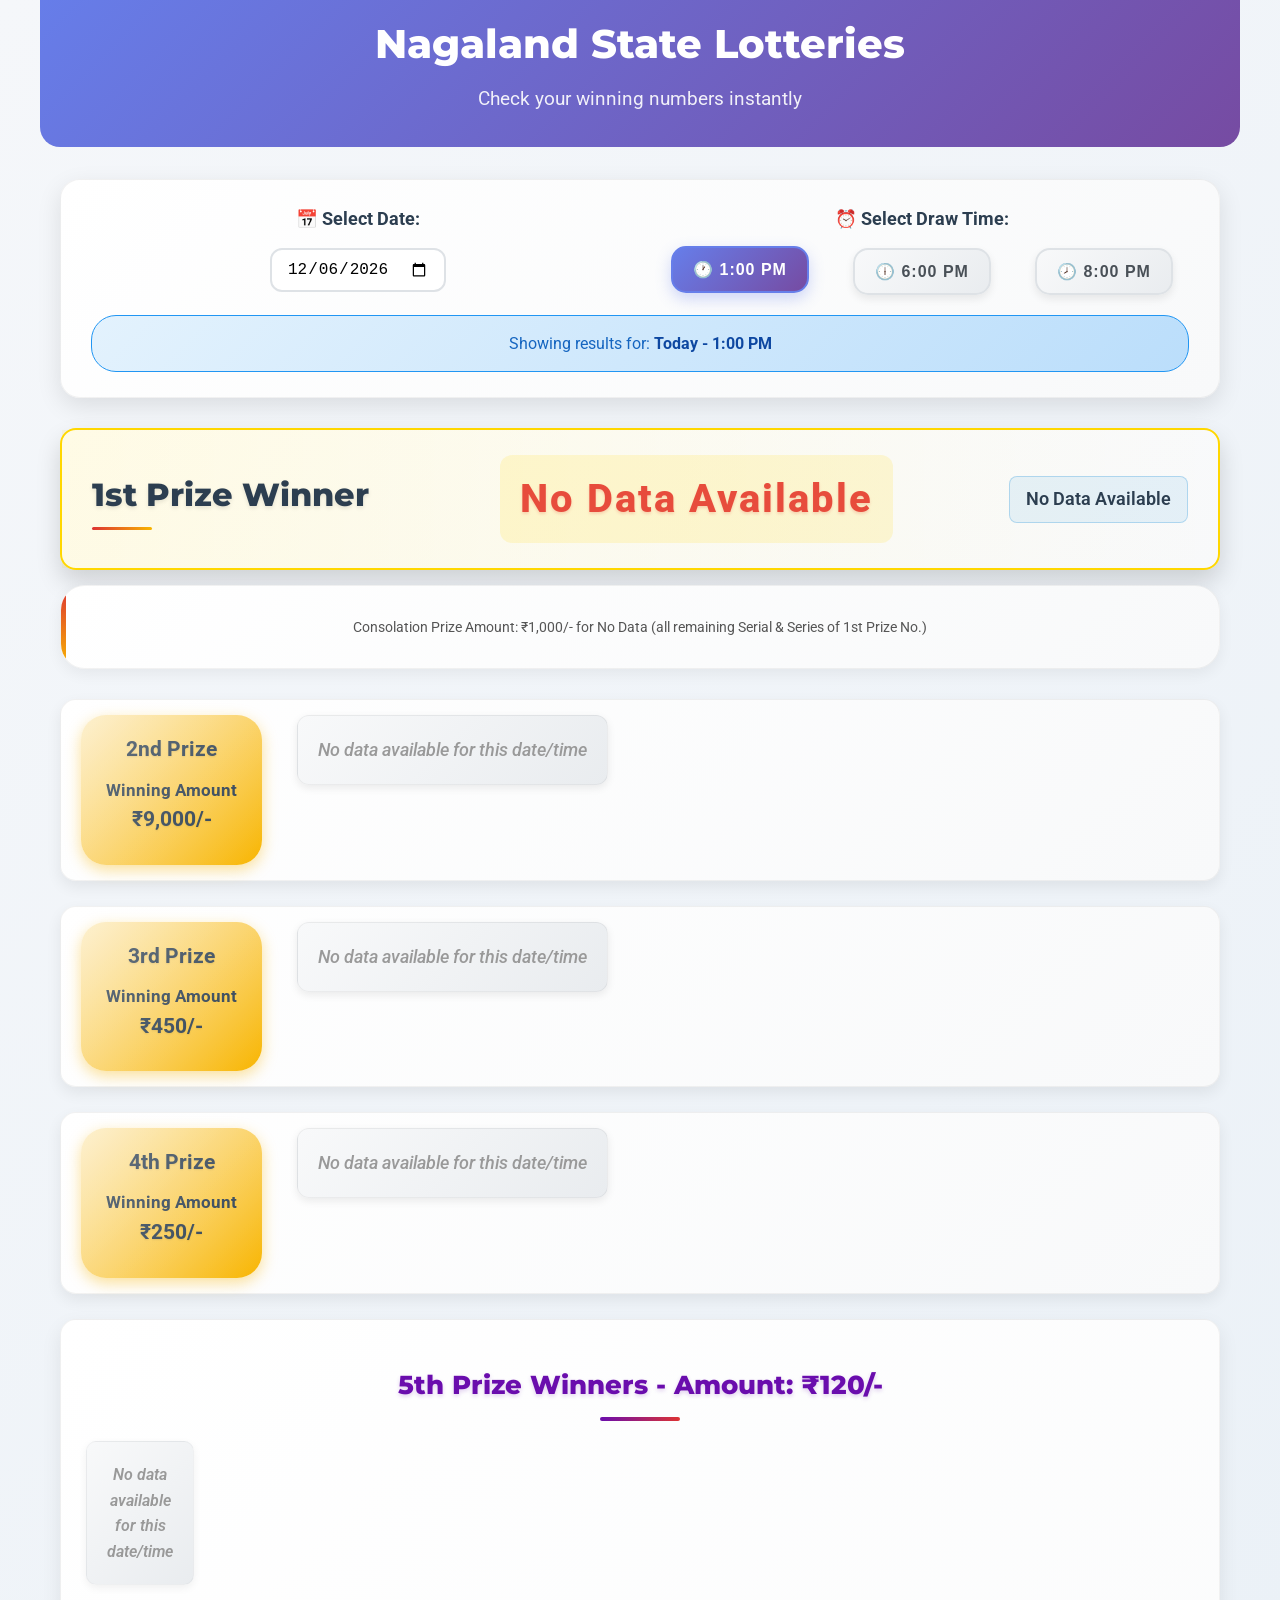
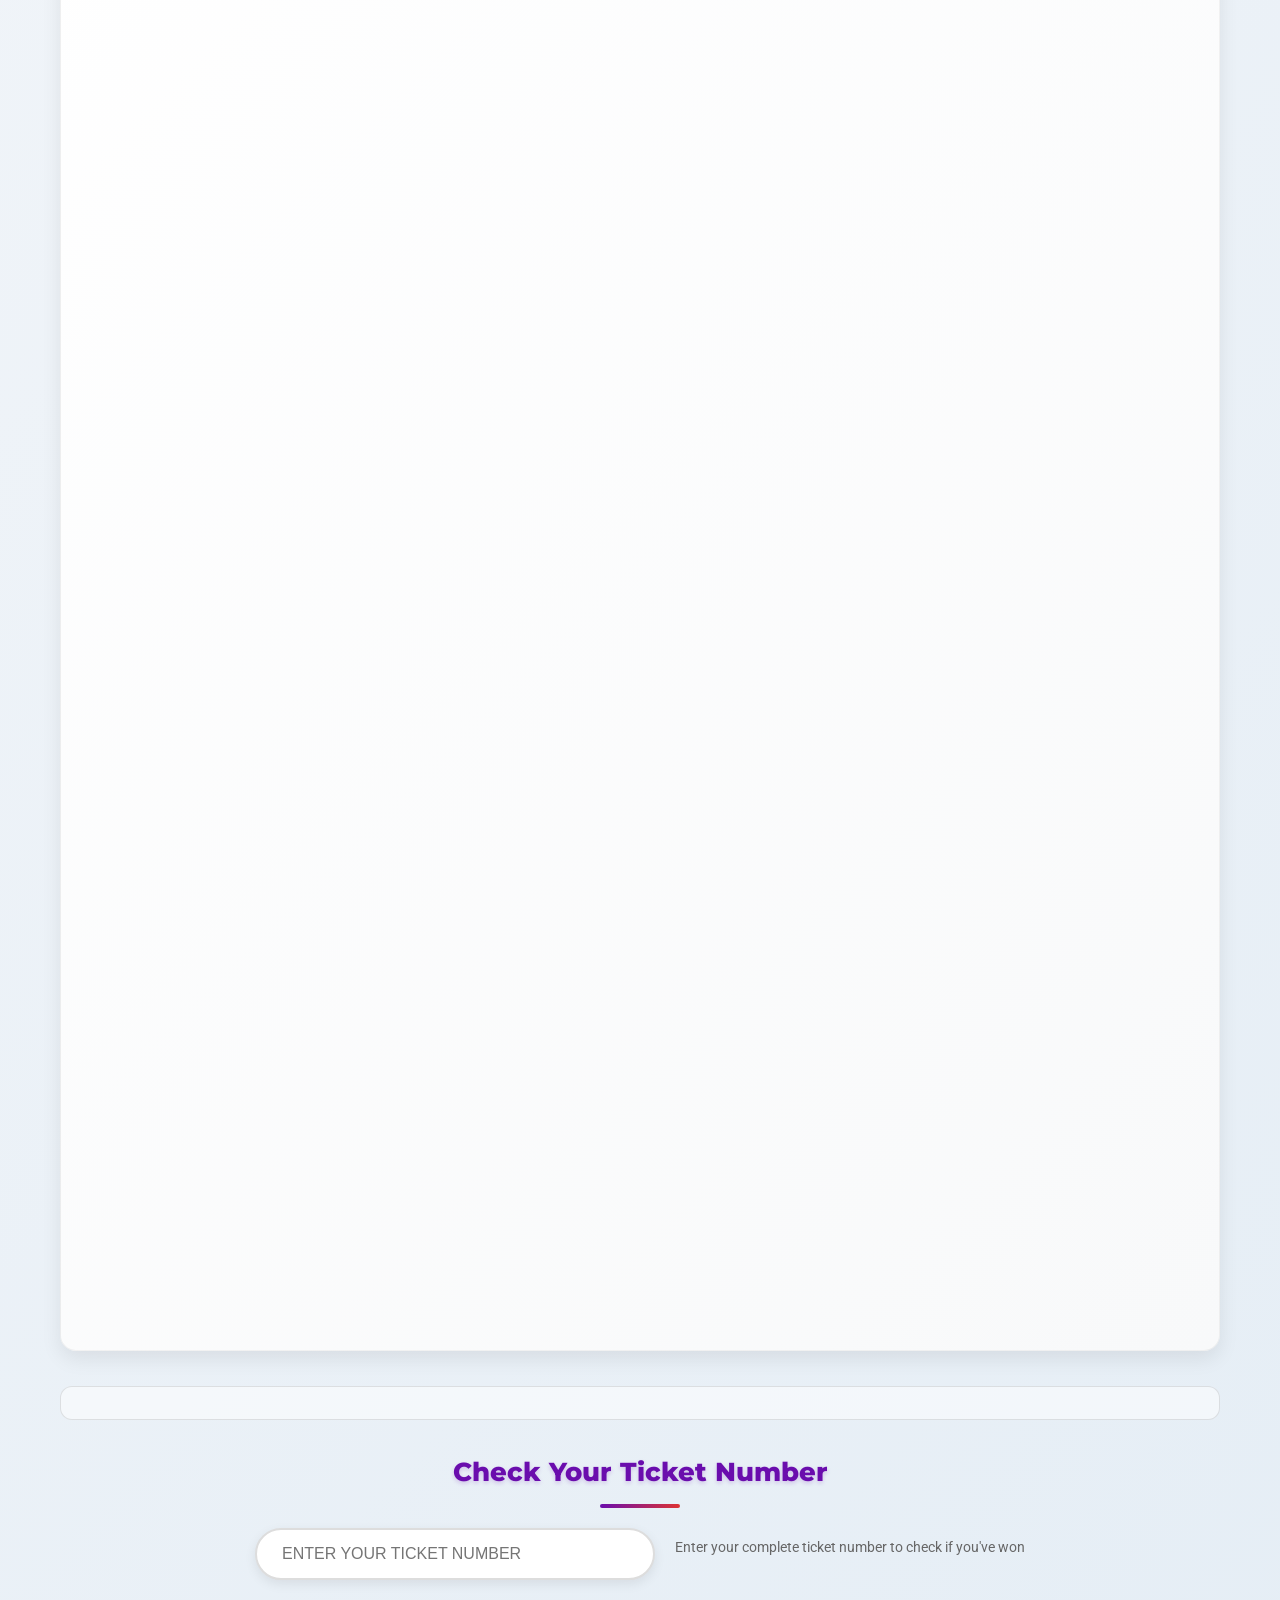
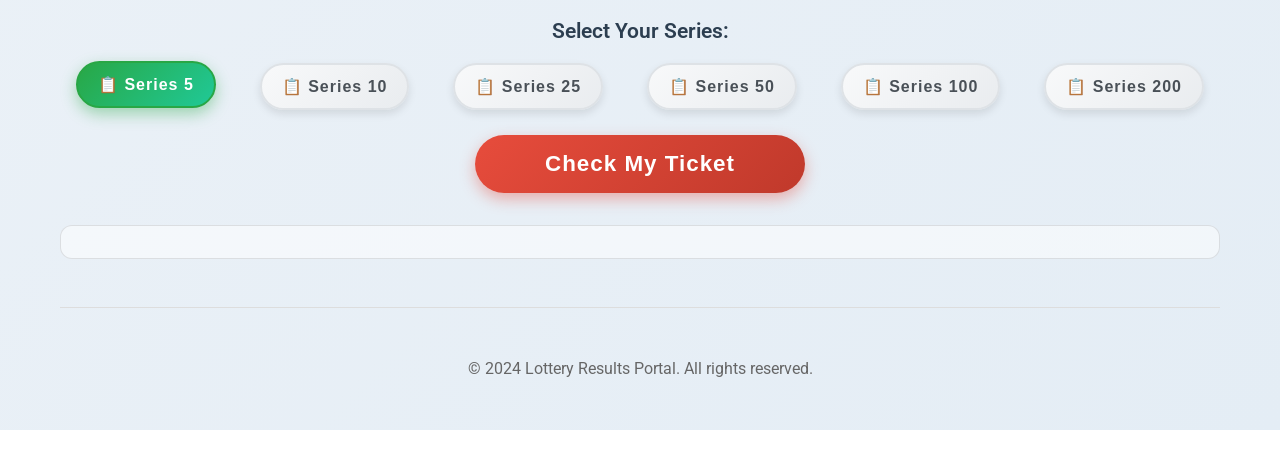
==== index.html @ 317b72fb "Complete lottery website update - Professional lottery results portal with admin panel Features: - R" ====
<!DOCTYPE html>
<html lang="en">
<head>
  <meta charset="UTF-8">
  <meta name="viewport" content="width=device-width, initial-scale=1.0, user-scalable=yes">
  <meta http-equiv="X-UA-Compatible" content="IE=edge">
  <meta name="format-detection" content="telephone=no">
  <meta name="theme-color" content="#667eea">
  <meta name="apple-mobile-web-app-capable" content="yes">
  <meta name="apple-mobile-web-app-status-bar-style" content="default">
  <meta name="apple-mobile-web-app-title" content="Lottery Checker">
  <meta name="description" content="Check your lottery results instantly. View winning numbers for all prize categories including 1st, 2nd, 3rd, 4th, and 5th prizes. Fast, accurate lottery number checker.">
  <meta name="keywords" content="lottery results, winning numbers, prize check, lottery checker, draw results, winning tickets">
  <meta name="author" content="Lottery Results Portal">
  <meta name="robots" content="index, follow">
  <meta property="og:title" content="Lottery Results - Check Your Winning Numbers">
  <meta property="og:description" content="Instant lottery results checker. Find out if you've won with our comprehensive prize verification system.">
  <meta property="og:type" content="website">
  <meta name="twitter:card" content="summary">
  <meta http-equiv="Cache-Control" content="no-cache, no-store, must-revalidate">
  <meta http-equiv="Pragma" content="no-cache">
  <meta http-equiv="Expires" content="0">
  <title>Lottery Results - Check Your Winning Numbers | Official Draw Results</title>
  <link rel="stylesheet" href="common.css">
  <link rel="stylesheet" href="styles.css">
  <link rel="stylesheet" href="browser-compatibility.css">
  <link rel="stylesheet" href="mobile-optimization.css">
  <link rel="stylesheet" href="loading-effects.css">
  <link rel="canonical" href="https://yoursite.com/">
  <link rel="manifest" href="manifest.json">
  <link rel="icon" type="image/x-icon" href="favicon.ico">
  <script async src="https://pagead2.googlesyndication.com/pagead/js/adsbygoogle.js?client=ca-pub-XXXXXXXXXX" crossorigin="anonymous"></script>
</head>
<body>
  <header>
    <h1>Nagaland State Lotteries</h1>
    <p>Check your winning numbers instantly</p>
  </header>
  
  <main>
    <!-- Date and Time Selection -->
    <section class="date-time-selection" aria-label="Select Date and Time">
      <div class="selection-container">
        <div class="date-selection">
          <label for="date-picker">📅 Select Date:</label>
          <div class="date-input-wrapper">
            <input type="date" id="date-picker" />
          </div>
        </div>
        
        <div class="time-selection">
          <label>⏰ Select Draw Time:</label>
          <div class="time-buttons">
            <button class="time-btn active" data-time="13:00">🕐 1:00 PM</button>
            <button class="time-btn" data-time="18:00">🕕 6:00 PM</button>
            <button class="time-btn" data-time="20:00">🕗 8:00 PM</button>
          </div>
        </div>
      </div>
      
      <div class="current-selection">
        <span id="selected-info">Showing results for: <strong id="current-date-time">Today - 1:00 PM</strong></span>
      </div>
    </section>

    <section class="first-prize" aria-label="First Prize Results">
      <h2>1st Prize Winner</h2>
      <div class="number" id="first-prize-number">65L29688</div>
      <div class="time" id="draw-datetime">Latest Draw</div>
    </section>
    <section class="first-prize-desc" aria-label="Consolation Prize Information">
      <p>Consolation Prize Amount: ₹1,000/- for <span id="consolation-number">29688</span> (all remaining Serial & Series of 1st Prize No.)</p>
    </section>

    <section class="prize-row" aria-label="Second Prize Results">
      <div class="prize-info">
        <strong>2nd Prize</strong>
        <span>Winning Amount</span>
        <strong>₹9,000/-</strong>
      </div>
      <div class="prize-numbers" id="second-prize-numbers">
        <span>04347</span><span>17943</span><span>18402</span><span>21140</span><span>34235</span>
        <span>47484</span><span>55668</span><span>85007</span><span>86622</span><span>98536</span>
      </div>
    </section>

    <section class="prize-row" aria-label="Third Prize Results">
      <div class="prize-info">
        <strong>3rd Prize</strong>
        <span>Winning Amount</span>
        <strong>₹450/-</strong>
      </div>
      <div class="prize-numbers" id="third-prize-numbers">
        <span>0480</span><span>1142</span><span>1510</span><span>4697</span><span>4888</span>
        <span>5421</span><span>5786</span><span>6929</span><span>8269</span><span>9784</span>
      </div>
    </section>

    <section class="prize-row" aria-label="Fourth Prize Results">
      <div class="prize-info">
        <strong>4th Prize</strong>
        <span>Winning Amount</span>
        <strong>₹250/-</strong>
      </div>
      <div class="prize-numbers" id="fourth-prize-numbers">
        <span>0718</span><span>1333</span><span>3925</span><span>3962</span><span>4938</span>
        <span>5498</span><span>5616</span><span>7592</span><span>9550</span><span>9858</span>
      </div>
    </section>

    <section class="fifth-prize" aria-label="Fifth Prize Results">
      <h3>5th Prize Winners - Amount: ₹120/-</h3>
      <div class="fifth-prize-grid" id="fifth-prize-numbers">
        <!-- Numbers will be loaded dynamically from JSON -->
      </div>
    </section>

    <!-- AdSense Ad Unit 1 -->
    <div class="ad-container">
      <ins class="adsbygoogle"
           style="display:block"
           data-ad-client="ca-pub-XXXXXXXXXX"
           data-ad-slot="XXXXXXXXXX"
           data-ad-format="auto"
           data-full-width-responsive="true"></ins>
      <script>
           (adsbygoogle = window.adsbygoogle || []).push({});
      </script>
    </div>

    <section class="ticket-checker" aria-label="Ticket Number Checker">
      <h3>Check Your Ticket Number</h3>
      <div class="input-group">
        <label for="ticket-input" class="sr-only">Enter your ticket number</label>
        <input type="text" id="ticket-input" placeholder="Enter your ticket number" aria-describedby="ticket-help">
        <small id="ticket-help">Enter your complete ticket number to check if you've won</small>
      </div>
  
      <div class="series-selection">
        <h4>Select Your Series:</h4>
        <div class="series-buttons">
          <button class="series-btn active" data-series="5">📋 Series 5</button>
          <button class="series-btn" data-series="10">📋 Series 10</button>
          <button class="series-btn" data-series="25">📋 Series 25</button>
          <button class="series-btn" data-series="50">📋 Series 50</button>
          <button class="series-btn" data-series="100">📋 Series 100</button>
          <button class="series-btn" data-series="200">📋 Series 200</button>
        </div>
      </div>
      <button onclick="checkTicket()" type="button">Check My Ticket</button>
      
      <div id="result" aria-live="polite"></div>
    </section>
    
    <!-- AdSense Ad Unit 2 -->
    <div class="ad-container">
      <ins class="adsbygoogle"
           style="display:block"
           data-ad-client="ca-pub-XXXXXXXXXX"
           data-ad-slot="XXXXXXXXXX"
           data-ad-format="auto"
           data-full-width-responsive="true"></ins>
      <script>
           (adsbygoogle = window.adsbygoogle || []).push({});
      </script>
    </div>
  </main>

  <footer>
    <p>&copy; 2024 Lottery Results Portal. All rights reserved.</p>
  </footer>

  <!-- Browser compatibility scripts -->
  <script src="polyfills.js"></script>
  <script src="utils.js"></script>
  <script src="loading-utils.js"></script>
  <script src="draws-data.js"></script>
  
  <!-- Detect if modern JS is supported, fallback to ES5 -->
  <script>
    // Feature detection for modern JS support
    if (typeof Promise === 'undefined' || typeof fetch === 'undefined' || typeof Array.prototype.includes === 'undefined') {
      // Load ES5 compatible version
      document.write('<script src="script-es5.js"><\/script>');
    } else {
      // Load modern version
      document.write('<script src="script.js"><\/script>');
    }
  </script>
  
  <!-- Fallback for very old browsers -->
  <noscript>
    <p>This website requires JavaScript to function properly. Please enable JavaScript in your browser.</p>
  </noscript>
</body>
</html>
---- common.css ----
/* Common CSS Variables and Utilities */
/* Shared across both main site and admin panel */

/* Import Google Fonts - Using Inter as primary, keeping Roboto/Montserrat for main site */
@import url('https://fonts.googleapis.com/css2?family=Inter:wght@300;400;500;600;700;800&family=Roboto:wght@300;400;500;700&family=Montserrat:wght@600;700;800&display=swap');

/* CSS Custom Properties - Unified color system */
:root {
  /* Primary Colors */
  --primary-color: #667eea;
  --primary-dark: #5a67d8;
  --secondary-color: #764ba2;
  
  /* Semantic Colors */
  --accent-color: #e74c3c;
  --success-color: #28a745;
  --warning-color: #feca57;
  --danger-color: #ef4444;
  --info-color: #3b82f6;
  
  /* Background Colors */
  --light-bg: #f5f7fa;
  --white: #ffffff;
  --card-bg: #ffffff;
  --dark-bg: #1a202c;
  
  /* Text Colors */
  --text-dark: #333;
  --text-primary: #2d3748;
  --text-light: #666;
  --text-secondary: #718096;
  
  /* Border & Shadow */
  --border-light: rgba(0, 0, 0, 0.1);
  --border-color: #e2e8f0;
  --shadow-light: 0 3px 8px rgba(0, 0, 0, 0.06);
  --shadow-sm: 0 2px 4px rgba(0,0,0,0.1);
  --shadow-medium: 0 6px 15px rgba(0, 0, 0, 0.1);
  --shadow-md: 0 4px 8px rgba(0,0,0,0.12);
  --shadow-lg: 0 8px 25px rgba(0,0,0,0.15);
  
  /* Layout */
  --border-radius: 12px;
  --transition: all 0.3s ease;
}

/* Common Reset */
* {
  box-sizing: border-box;
}

/* Common Utility Classes */
.sr-only {
  position: absolute;
  width: 1px;
  height: 1px;
  padding: 0;
  margin: -1px;
  overflow: hidden;
  clip: rect(0, 0, 0, 0);
  white-space: nowrap;
  border: 0;
}

/* Common Button Focus Styles */
:focus {
  outline: 2px solid var(--primary-color);
  outline-offset: 2px;
}

button:focus,
input:focus,
select:focus,
textarea:focus {
  outline: 2px solid var(--primary-color);
  outline-offset: 2px;
}

/* Common Image Optimization */
img {
  max-width: 100%;
  height: auto;
}

/* Common Print Styles */
@media print {
  .ad-container,
  .series-selection,
  .ticket-checker {
    display: none;
  }
  
  body {
    background: white;
    color: black;
  }
}
---- styles.css ----
/* Main Site Styles - Variables now imported from common.css */

body {
  font-family: 'Roboto', 'Segoe UI', Tahoma, Geneva, Verdana, sans-serif;
  max-width: 1200px;
  margin: 0 auto;
  padding: 0 20px;
  background: linear-gradient(135deg, #f5f7fa 0%, #e4edf5 100%);
  color: #333;
  line-height: 1.6;
  min-height: 100vh;
  font-size: 16px;
}

header {
  text-align: center;
  padding: 2rem 0;
  background: linear-gradient(135deg, #667eea 0%, #764ba2 100%);
  color: white;
  margin: -20px -20px 2rem -20px;
  border-radius: 0 0 20px 20px;
}

header h1 {
  font-family: 'Montserrat', sans-serif;
  font-size: 2.5rem;
  margin: 0 0 0.5rem 0;
  font-weight: 800;
}

header p {
  font-size: 1.2rem;
  margin: 0;
  opacity: 0.9;
}

footer {
  text-align: center;
  padding: 2rem 0;
  margin-top: 3rem;
  border-top: 1px solid #ddd;
  color: #666;
}

.sr-only {
  position: absolute;
  width: 1px;
  height: 1px;
  padding: 0;
  margin: -1px;
  overflow: hidden;
  clip: rect(0, 0, 0, 0);
  white-space: nowrap;
  border: 0;
}

.fifth-prize-grid {
  display: grid;
  grid-template-columns: repeat(auto-fit, minmax(60px, 1fr));
  gap: 8px;
  margin-top: 15px;
}

.fifth-prize-grid span {
  background: linear-gradient(135deg, #f8f9fa 0%, #e9ecef 100%);
  padding: 8px 12px;
  text-align: center;
  border-radius: 10px;
  box-shadow: 0 3px 8px rgba(0, 0, 0, 0.06);
  border: 1px solid rgba(0, 0, 0, 0.03);
  color: #555;
  font-weight: 600;
  transition: all 0.3s ease;
}

.fifth-prize-grid span:hover {
  background: linear-gradient(135deg, #e9ecef 0%, #dee2e6 100%);
  transform: translateY(-1px);
  box-shadow: 0 5px 12px rgba(0, 0, 0, 0.1);
}

#ticket-help {
  display: block;
  margin-top: 8px;
  color: #666;
  font-size: 0.9rem;
  text-align: center;
}

/* AdSense styling */
.ad-container {
  margin: 2rem 0;
  text-align: center;
  padding: 1rem;
  background: rgba(255, 255, 255, 0.5);
  border-radius: 12px;
  border: 1px solid rgba(0, 0, 0, 0.1);
}

/* Performance optimizations */
img {
  max-width: 100%;
  height: auto;
}

/* Accessibility improvements */
:focus {
  outline: 2px solid #667eea;
  outline-offset: 2px;
}

button:focus,
input:focus {
  outline: 2px solid #667eea;
  outline-offset: 2px;
}

/* Print styles */
@media print {
  .ad-container,
  .series-selection,
  .ticket-checker {
    display: none;
  }
  
  body {
    background: white;
    color: black;
  }
}

h1, h2, h3 {
  font-family: 'Montserrat', sans-serif;
  font-weight: 700;
}


h2 {
  font-size: 1.8rem;
  margin-bottom: 15px;
  color: #2c3e50;
  text-shadow: 0 2px 4px rgba(0,0,0,0.1);
  position: relative;
  padding-bottom: 10px;
}

h2:after {
  content: '';
  position: absolute;
  bottom: 0;
  left: 0;
  width: 60px;
  height: 3px;
  background: linear-gradient(90deg, #d33, #f8b500);
  border-radius: 3px;
}

.first-prize {
  display: flex;
  align-items: center;
  justify-content: space-between;
  background: linear-gradient(135deg, #ffffff 0%, #f8f9fa 100%);
  padding: 25px 30px;
  border-radius: 16px;
  box-shadow: 0 12px 25px rgba(0, 0, 0, 0.15);
  margin-bottom: 15px;
  border: 2px solid #ffd700;
  position: relative;
  transition: transform 0.3s ease, box-shadow 0.3s ease;
}

.first-prize:before {
  content: "";
  position: absolute;
  top: 0;
  left: 0;
  width: 100%;
  height: 100%;
  background: linear-gradient(90deg, rgba(255,215,0,0.1) 0%, rgba(255,215,0,0) 100%);
  z-index: 0;
}

.first-prize > * {
  position: relative;
  z-index: 1;
}

.first-prize:hover {
  transform: translateY(-5px);
  box-shadow: 0 15px 30px rgba(0, 0, 0, 0.2);
}

.first-prize h2 {
  font-size: 2rem;
  margin: 0;
  color: #2c3e50;
  text-shadow: 0 2px 4px rgba(0,0,0,0.1);
  position: relative;
  font-weight: 800;
}

.first-prize .number {
  font-weight: 800;
  font-size: 2.5rem;
  margin-left: 15px;
  color: #e74c3c;
  text-shadow: 0 2px 3px rgba(231, 76, 60, 0.2);
  letter-spacing: 2px;
  background: rgba(255, 215, 0, 0.15);
  padding: 12px 20px;
  border-radius: 12px;
}

.first-prize .time {
  font-weight: 600;
  font-size: 1.1rem;
  color: #2c3e50;
  background: rgba(52, 152, 219, 0.1);
  padding: 8px 16px;
  border-radius: 8px;
  border: 1px solid rgba(52, 152, 219, 0.3);
}

.first-prize-desc {
  background: linear-gradient(135deg, #ffffff 0%, #f8f9fa 100%);
  border-radius: 25px;
  padding: 15px 20px;
  font-size: 0.9rem;
  margin-bottom: 30px;
  box-shadow: 0 5px 15px rgba(0, 0, 0, 0.06);
  color: #555;
  border: 1px solid rgba(0, 0, 0, 0.05);
  position: relative;
  overflow: hidden;
  text-align: center;
}

.first-prize-desc:before {
  content: '';
  position: absolute;
  top: 0;
  left: 0;
  width: 5px;
  height: 100%;
  background: linear-gradient(180deg, #d33, #f8b500);
}

.prize-row {
  display: flex;
  align-items: flex-start;
  margin-bottom: 25px;
  background: linear-gradient(135deg, #ffffff 0%, #f8f9fa 100%);
  padding: 15px 20px;
  border-radius: 16px;
  box-shadow: 0 6px 15px rgba(0, 0, 0, 0.07);
  border: 1px solid rgba(0, 0, 0, 0.05);
  transition: transform 0.3s ease, box-shadow 0.3s ease;
}

.prize-row:hover {
  transform: translateY(-2px);
  box-shadow: 0 10px 20px rgba(0, 0, 0, 0.1);
}

.prize-info {
  border-radius: 25px;
  padding: 18px 25px;
  min-width: 150px;
  flex-shrink: 0;
  text-align: center;
  font-size: 1.05rem;
  background: linear-gradient(135deg, #fceabb 0%, #f8b500 100%);
  box-shadow: 0 5px 15px rgba(248, 181, 0, 0.4);
  color: #2c3e50;
  font-weight: 700;
  margin-right: 25px;
  position: relative;
  overflow: hidden;
  transition: transform 0.3s ease;
}

.prize-info:hover {
  transform: scale(1.03);
}

.prize-info:before {
  content: '';
  position: absolute;
  top: 0;
  left: 0;
  width: 100%;
  height: 100%;
  background: linear-gradient(135deg, rgba(255,255,255,0.3) 0%, rgba(255,255,255,0) 100%);
  z-index: 1;
}

.prize-info strong {
  display: block;
  margin-bottom: 10px;
  font-size: 1.3rem;
  text-shadow: 0 1px 2px rgba(0,0,0,0.1);
}

.prize-numbers {
  display: flex;
  flex-wrap: wrap;
  gap: 15px;
  margin-left: 10px;
  font-size: 1.1rem;
  color: #444;
  font-weight: 500;
}

.prize-numbers span {
  flex: 1 1 calc(20% - 12px);
  min-width: 70px;
  padding: 12px 16px;
  background: linear-gradient(135deg, #f8f9fa 0%, #e9ecef 100%);
  border-radius: 12px;
  box-shadow: 0 3px 8px rgba(0, 0, 0, 0.08);
  text-align: center;
  transition: all 0.3s ease;
  border: 1px solid rgba(0, 0, 0, 0.05);
}

.prize-numbers span:hover {
  background: linear-gradient(135deg, #e9ecef 0%, #dee2e6 100%);
  transform: translateY(-2px);
  box-shadow: 0 5px 12px rgba(0, 0, 0, 0.12);
}

.fifth-prize {
  background: linear-gradient(135deg, #ffffff 0%, #f8f9fa 100%);
  border-radius: 16px;
  padding: 20px 25px;
  margin-bottom: 35px;
  box-shadow: 0 8px 20px rgba(0, 0, 0, 0.08);
  color: #333;
  font-weight: 600;
  border: 1px solid rgba(0, 0, 0, 0.05);
}

.fifth-prize-grid {
  display: grid;
  grid-template-columns: repeat(10, 1fr);
  grid-template-rows: repeat(10, 1fr);
  gap: 5px;
  margin-top: 15px;
  grid-auto-flow: column;
}

.fifth-prize-grid span {
  background: linear-gradient(135deg, #f8f9fa 0%, #e9ecef 100%);
  padding: 8px 12px;
  text-align: center;
  border-radius: 10px;
  box-shadow: 0 3px 8px rgba(0, 0, 0, 0.06);
  border: 1px solid rgba(0, 0, 0, 0.03);
  color: #555;
  font-weight: 600;
  transition: all 0.3s ease;
}

.fifth-prize strong {
  display: block;
  margin-bottom: 15px;
  font-size: 1.2rem;
  color: #2c3e50;
  text-align: center;
  padding: 10px;
  background: linear-gradient(135deg, #e3f2fd 0%, #bbdefb 100%);
  border-radius: 12px;
  box-shadow: 0 3px 8px rgba(0, 0, 0, 0.06);
}

table {
  width: 100%;
  border-collapse: separate;
  border-spacing: 5px 7px;
  font-size: 0.95rem;
}

td {
  background: linear-gradient(135deg, #f8f9fa 0%, #e9ecef 100%);
  padding: 8px 12px;
  text-align: center;
  border-radius: 10px;
  box-shadow: 0 3px 8px rgba(0, 0, 0, 0.06);
  border: 1px solid rgba(0, 0, 0, 0.03);
  color: #555;
  font-weight: 600;
  transition: all 0.3s ease;
}

td:hover {
  background: linear-gradient(135deg, #e9ecef 0%, #dee2e6 100%);
  transform: translateY(-1px);
  box-shadow: 0 5px 12px rgba(0, 0, 0, 0.1);
}

h3 {
  color: #6a0dad;
  text-align: center;
  margin-bottom: 20px;
  font-weight: 800;
  font-size: 1.6rem;
  text-shadow: 0 2px 4px rgba(106, 13, 173, 0.2);
  position: relative;
  padding-bottom: 15px;
}

h3:after {
  content: '';
  position: absolute;
  bottom: 0;
  left: 50%;
  transform: translateX(-50%);
  width: 80px;
  height: 4px;
  background: linear-gradient(90deg, #6a0dad, #d33);
  border-radius: 3px;
}

.input-group {
  display: flex;
  justify-content: center;
  gap: 20px;
  margin-bottom: 35px;
  flex-wrap: wrap;
}

input[type="text"] {
  flex: 1;
  padding: 15px 25px;
  border-radius: 35px;
  border: 2px solid #ddd;
  font-size: 1.1rem;
  box-shadow: 0 4px 12px rgba(0, 0, 0, 0.08);
  transition: all 0.3s ease;
  min-width: 200px;
  max-width: 400px;
  text-transform: uppercase;
}

input[type="text"]:focus {
  border-color: #d33;
  outline: none;
  box-shadow: 0 0 0 3px rgba(221, 51, 51, 0.2), 0 6px 15px rgba(221, 51, 51, 0.3);
  transform: translateY(-2px);
}

select {
  border-radius: 35px;
  padding: 15px 25px;
  font-size: 1.1rem;
  width: 120px;
  border: 2px solid #ddd;
  box-shadow: 0 4px 12px rgba(0, 0, 0, 0.08);
  transition: all 0.3s ease;
  background: white;
  cursor: pointer;
}

select:focus {
  border-color: #d33;
  outline: none;
  box-shadow: 0 0 0 3px rgba(221, 51, 51, 0.2), 0 6px 15px rgba(221, 51, 51, 0.3);
  transform: translateY(-2px);
}

button {
  display: block;
  margin: 0 auto;
  background: linear-gradient(135deg, #e74c3c 0%, #c0392b 100%);
  color: white;
  border: none;
  border-radius: 35px;
  padding: 16px 70px;
  font-size: 1.4rem;
  font-weight: 700;
  cursor: pointer;
  box-shadow: 0 6px 15px rgba(231, 76, 60, 0.4);
  transition: all 0.3s ease;
  position: relative;
  overflow: hidden;
  letter-spacing: 1px;
}

button:before {
  content: '';
  position: absolute;
  top: 0;
  left: -100%;
  width: 100%;
  height: 100%;
  background: linear-gradient(90deg, transparent, rgba(255,255,255,0.2), transparent);
  transition: 0.5s;
}

button:hover {
  background: linear-gradient(135deg, #c0392b 0%, #a5281b 100%);
  box-shadow: 0 8px 20px rgba(192, 57, 43, 0.6);
  transform: translateY(-3px);
}

button:hover:before {
  left: 100%;
}

button:active {
  transform: translateY(1px);
  box-shadow: 0 4px 10px rgba(192, 57, 43, 0.4);
}

/* Responsive design */
@media (max-width: 1200px) {
  body {
    max-width: 95%;
    padding: 0 20px;
  }
  
  header {
    margin: -20px -20px 2rem -20px;
  }
}

@media (max-width: 768px) {
  body {
    padding: 0 15px;
    margin: 0 auto;
    font-size: 14px;
  }
  
  .selection-container {
    grid-template-columns: 1fr;
    gap: 20px;
  }
  
  .time-buttons {
    gap: 8px;
  }
  
  .time-btn {
    padding: 10px 15px;
    font-size: 0.9rem;
    min-width: 100px;
  }
  
  header {
    margin: -15px -15px 2rem -15px;
    padding: 1.5rem 0;
  }
  
  header h1 {
    font-size: 2rem;
  }
  
  header p {
    font-size: 1rem;
  }
  
  h2 {
    font-size: 1.5rem;
  }
  
  .first-prize {
    flex-direction: column;
    text-align: center;
    gap: 15px;
    padding: 20px;
  }
  
  .first-prize .number {
    font-size: 1.5rem;
    margin-left: 0;
  }
  
  .first-prize .time {
    font-size: 1.3rem;
  }
  
  .prize-row {
    flex-direction: column;
    align-items: stretch;
    padding: 15px;
  }
  
  .prize-info {
    margin-right: 0;
    margin-bottom: 15px;
    width: 100%;
    min-width: auto;
  }
  
  .prize-numbers {
    margin-left: 0;
    justify-content: center;
    gap: 10px;
  }
  
  .prize-numbers span {
    min-width: 45px;
    padding: 6px 10px;
    font-size: 0.9rem;
  }
  
  .input-group {
    flex-direction: column;
    align-items: center;
    gap: 15px;
  }
  
  input[type="text"] {
    max-width: 100%;
    width: 100%;
    padding: 12px 20px;
    font-size: 1rem;
  }
  
  .series-buttons {
    gap: 8px;
  }
  
  .series-btn {
    padding: 10px 15px;
    font-size: 0.9rem;
    min-width: 90px;
  }
  
  button {
    padding: 14px 50px;
    font-size: 1.2rem;
  }
  
  table {
    font-size: 0.85rem;
  }
  
  td {
    padding: 6px 8px;
  }
}

@media (max-width: 480px) {
  body {
    padding: 0 10px;
    margin: 0 auto;
    font-size: 13px;
  }
  
  header {
    margin: -10px -10px 1.5rem -10px;
    padding: 1rem 0;
  }
  
  header h1 {
    font-size: 1.8rem;
  }
  
  header p {
    font-size: 0.9rem;
  }
  
  h2 {
    font-size: 1.3rem;
  }
  
  h3 {
    font-size: 1.4rem;
  }
  
  .first-prize {
    padding: 15px;
  }
  
  .first-prize .number {
    font-size: 1.3rem;
  }
  
  .first-prize .time {
    font-size: 1.1rem;
  }
  
  .prize-row {
    padding: 12px;
  }
  
  .prize-info {
    padding: 15px 20px;
    font-size: 1rem;
  }
  
  .prize-info strong {
    font-size: 1.1rem;
  }
  
  .prize-numbers {
    gap: 8px;
  }
  
  .prize-numbers span {
    min-width: 40px;
    padding: 5px 8px;
    font-size: 0.8rem;
  }
  
  .series-btn {
    padding: 8px 12px;
    font-size: 0.8rem;
    min-width: 80px;
  }
  
  button {
    padding: 12px 40px;
    font-size: 1.1rem;
  }
  
  input[type="text"] {
    padding: 10px 15px;
    font-size: 0.9rem;
  }
  
  table {
    font-size: 0.75rem;
  }
  
  td {
    padding: 4px 6px;
  }
  
  .fifth-prize {
    padding: 15px 20px;
  }
}

@media (max-width: 320px) {
  body {
    padding: 0 8px;
    font-size: 12px;
  }
  
  header {
    margin: -8px -8px 1rem -8px;
    padding: 0.8rem 0;
  }
  
  header h1 {
    font-size: 1.5rem;
  }
  
  header p {
    font-size: 0.8rem;
  }
  
  .first-prize {
    padding: 12px;
  }
  
  .first-prize .number {
    font-size: 1.1rem;
  }
  
  .prize-numbers span {
    min-width: 35px;
    padding: 4px 6px;
    font-size: 0.75rem;
  }
  
  .series-btn {
    padding: 6px 10px;
    font-size: 0.75rem;
    min-width: 70px;
  }
  
  button {
    padding: 10px 30px;
    font-size: 1rem;
  }
  
  td {
    padding: 3px 4px;
    font-size: 0.7rem;
  }
}

/* Date and Time Selection Styles */
.date-time-selection {
  background: linear-gradient(135deg, #ffffff 0%, #f8f9fa 100%);
  border-radius: 20px;
  padding: 25px 30px;
  margin-bottom: 30px;
  box-shadow: 0 8px 25px rgba(0, 0, 0, 0.1);
  border: 1px solid rgba(0, 0, 0, 0.05);
}

.selection-container {
  display: grid;
  grid-template-columns: 1fr 1fr;
  gap: 30px;
  margin-bottom: 20px;
}

.date-selection,
.time-selection {
  text-align: center;
}

.date-selection label,
.time-selection label {
  display: block;
  font-size: 1.1rem;
  font-weight: 700;
  color: #2c3e50;
  margin-bottom: 15px;
}

.date-input-wrapper {
  display: flex;
  flex-direction: column;
  gap: 10px;
  align-items: center;
}

.date-input-wrapper input {
  max-width: 200px;
}

#date-picker {
  padding: 10px 15px;
  border: 2px solid #dee2e6;
  border-radius: 12px;
  font-size: 1rem;
  font-weight: 500;
  transition: all 0.3s ease;
  background: white;
}

#date-picker:focus {
  border-color: #667eea;
  outline: none;
  box-shadow: 0 0 0 3px rgba(102, 126, 234, 0.1);
}

#date-search {
  padding: 8px 15px;
  border: 1px solid #ced4da;
  border-radius: 20px;
  font-size: 0.9rem;
  text-align: center;
  transition: all 0.3s ease;
  background: #f8f9fa;
}

#date-search:focus {
  border-color: #667eea;
  outline: none;
  box-shadow: 0 0 0 2px rgba(102, 126, 234, 0.1);
  background: white;
}

.time-buttons {
  display: flex;
  gap: 12px;
  justify-content: center;
  flex-wrap: wrap;
}

.time-btn {
  background: linear-gradient(135deg, #f8f9fa 0%, #e9ecef 100%);
  border: 2px solid #dee2e6;
  border-radius: 15px;
  padding: 12px 20px;
  font-size: 1rem;
  font-weight: 600;
  color: #495057;
  cursor: pointer;
  transition: all 0.3s ease;
  box-shadow: 0 4px 8px rgba(0,0,0,0.08);
  min-width: 120px;
}

.time-btn:hover {
  background: linear-gradient(135deg, #e9ecef 0%, #dee2e6 100%);
  transform: translateY(-2px);
  box-shadow: 0 6px 12px rgba(0,0,0,0.12);
}

.time-btn.active {
  background: linear-gradient(135deg, #667eea 0%, #764ba2 100%);
  border-color: #667eea;
  color: white;
  transform: translateY(-2px);
  box-shadow: 0 6px 15px rgba(102, 126, 234, 0.3);
}

.time-btn.active:hover {
  background: linear-gradient(135deg, #5a67d8 0%, #6b46c1 100%);
  box-shadow: 0 8px 20px rgba(102, 126, 234, 0.4);
}

.current-selection {
  text-align: center;
  padding: 15px 25px;
  background: linear-gradient(135deg, #e3f2fd 0%, #bbdefb 100%);
  border-radius: 25px;
  border: 1px solid #2196f3;
  font-size: 1rem;
  color: #1565c0;
}

.current-selection strong {
  color: #0d47a1;
  font-weight: 700;
}

/* Series Selection Styles */
.series-selection {
  text-align: center;
  margin: 25px 0;
}

.series-selection h4 {
  color: #2c3e50;
  font-size: 1.3rem;
  margin-bottom: 15px;
  font-weight: 600;
}

.series-buttons {
  display: flex;
  flex-wrap: wrap;
  gap: 12px;
  justify-content: center;
  align-items: center;
}

.series-btn {
  background: linear-gradient(135deg, #f8f9fa 0%, #e9ecef 100%);
  border: 2px solid #dee2e6;
  border-radius: 25px;
  padding: 12px 20px;
  font-size: 1rem;
  font-weight: 600;
  color: #495057;
  cursor: pointer;
  transition: all 0.3s ease;
  box-shadow: 0 4px 8px rgba(0,0,0,0.1);
  min-width: 110px;
}

.series-btn:hover {
  background: linear-gradient(135deg, #e9ecef 0%, #dee2e6 100%);
  transform: translateY(-2px);
  box-shadow: 0 6px 12px rgba(0,0,0,0.15);
}

.series-btn.active {
  background: linear-gradient(135deg, #28a745 0%, #20c997 100%);
  border-color: #28a745;
  color: white;
  transform: translateY(-2px);
  box-shadow: 0 6px 15px rgba(40, 167, 69, 0.4);
}

.series-btn.active:hover {
  background: linear-gradient(135deg, #218838 0%, #1e7e34 100%);
  box-shadow: 0 8px 20px rgba(40, 167, 69, 0.6);
}

/* Animation for loading or special effects */
@keyframes pulse {
  0% { transform: scale(1); }
  50% { transform: scale(1.02); }
  100% { transform: scale(1); }
}

.pulse {
  animation: pulse 2s infinite;
}

/* Highlight matched numbers */
.highlight {
  background: linear-gradient(45deg, #ff4444, #ff6666) !important;
  color: #fff !important;
  font-weight: 900 !important;
  box-shadow: 0 0 15px 3px #ff4444 !important;
  border: 2px solid #fff !important;
  border-radius: 8px !important;
  animation: glow-highlight 1.5s infinite !important;
  position: relative !important;
}

@keyframes glow-highlight {
  0% { 
    box-shadow: 0 0 15px 3px #ff4444;
    background: linear-gradient(45deg, #ff4444, #ff6666);
  }
  50% { 
    box-shadow: 0 0 25px 5px #ff4444;
    background: linear-gradient(45deg, #ff6666, #ff8888);
  }
  100% { 
    box-shadow: 0 0 15px 3px #ff4444;
    background: linear-gradient(45deg, #ff4444, #ff6666);
  }
}

@keyframes bounce {
  0%, 20%, 50%, 80%, 100% {
    transform: translateY(0);
  }
  40% {
    transform: translateY(-10px);
  }
  60% {
    transform: translateY(-5px);
  }
}

.winner-celebration {
  background: linear-gradient(135deg, #fff3cd 0%, #ffeaa7 100%);
  border: 3px solid #ffd700;
  border-radius: 20px;
  padding: 25px;
  margin: 20px 0;
  box-shadow: 0 10px 25px rgba(255, 215, 0, 0.3);
  position: relative;
  overflow: hidden;
}

.winner-celebration::before {
  content: '';
  position: absolute;
  top: -50%;
  left: -50%;
  width: 200%;
  height: 200%;
  background: linear-gradient(45deg, transparent, rgba(255,255,255,0.1), transparent);
  animation: shine 3s infinite;
}

@keyframes shine {
  0% { transform: rotate(0deg); }
  100% { transform: rotate(360deg); }
}

/* Mega Winner Celebration Effects */
.mega-winner-celebration {
  background: linear-gradient(135deg, #ff6b6b 0%, #feca57 25%, #48dbfb 50%, #ff9ff3 75%, #54a0ff 100%);
  background-size: 400% 400%;
  animation: gradient-shift 3s ease infinite;
  border: 4px solid #ffd700;
  border-radius: 25px;
  padding: 30px;
  margin: 25px 0;
  box-shadow: 0 15px 35px rgba(255, 215, 0, 0.6), 0 0 50px rgba(255, 107, 107, 0.4);
  position: relative;
  overflow: hidden;
}

.fireworks-bg {
  position: absolute;
  top: 0;
  left: 0;
  width: 100%;
  height: 100%;
  background: radial-gradient(circle at 20% 20%, #ff6b6b 2px, transparent 2px),
              radial-gradient(circle at 80% 80%, #feca57 2px, transparent 2px),
              radial-gradient(circle at 40% 70%, #48dbfb 2px, transparent 2px),
              radial-gradient(circle at 70% 30%, #ff9ff3 2px, transparent 2px);
  background-size: 50px 50px;
  animation: fireworks-move 4s linear infinite;
  opacity: 0.3;
}


@keyframes gradient-shift {
  0% { background-position: 0% 50%; }
  50% { background-position: 100% 50%; }
  100% { background-position: 0% 50%; }
}

@keyframes rainbow-text {
  0% { color: #ff6b6b; }
  16% { color: #feca57; }
  32% { color: #48dbfb; }
  48% { color: #ff9ff3; }
  64% { color: #54a0ff; }
  80% { color: #5f27cd; }
  100% { color: #ff6b6b; }
}

@keyframes glow-pulse {
  0% { 
    text-shadow: 2px 2px 4px rgba(0,0,0,0.7), 0 0 10px #fff, 0 0 20px #fff;
  }
  50% { 
    text-shadow: 2px 2px 4px rgba(0,0,0,0.7), 0 0 20px #fff, 0 0 40px #fff, 0 0 60px #ffd700;
  }
  100% { 
    text-shadow: 2px 2px 4px rgba(0,0,0,0.7), 0 0 10px #fff, 0 0 20px #fff;
  }
}

@keyframes money-dance {
  0%, 100% { transform: scale(1) rotate(0deg); }
  25% { transform: scale(1.1) rotate(-2deg); }
  50% { transform: scale(1.05) rotate(2deg); }
  75% { transform: scale(1.1) rotate(-1deg); }
}

@keyframes sparkle {
  0%, 100% { 
    text-shadow: 0 0 5px #e91e63, 0 0 10px #e91e63, 0 0 15px #e91e63;
    transform: scale(1);
  }
  50% { 
    text-shadow: 0 0 10px #e91e63, 0 0 20px #e91e63, 0 0 30px #e91e63, 0 0 40px #ffd700;
    transform: scale(1.05);
  }
}

@keyframes fireworks-move {
  0% { transform: translateY(0px); }
  100% { transform: translateY(-20px); }
}

@keyframes golden-shine {
  0% { background-position: 0% 50%; }
  50% { background-position: 100% 50%; }
  100% { background-position: 0% 50%; }
}
---- browser-compatibility.css ----
/* Browser Compatibility CSS - Vendor Prefixes and Fallbacks */

/* CSS Grid Fallbacks for IE11 */
.fifth-prize-grid {
  display: -ms-grid;
  display: grid;
  -ms-grid-columns: 1fr 1fr 1fr 1fr 1fr 1fr 1fr 1fr 1fr 1fr;
  -ms-grid-rows: 1fr 1fr 1fr 1fr 1fr 1fr 1fr 1fr 1fr 1fr;
  grid-template-columns: repeat(10, 1fr);
  grid-template-rows: repeat(10, 1fr);
  gap: 5px;
  margin-top: 15px;
  -ms-grid-column-align: stretch;
  -ms-grid-row-align: stretch;
  grid-auto-flow: column;
}

.selection-container {
  display: -ms-grid;
  display: grid;
  -ms-grid-columns: 1fr 30px 1fr;
  grid-template-columns: 1fr 1fr;
  gap: 30px;
  margin-bottom: 20px;
}

/* Flexbox prefixes for older browsers */
.prize-row {
  display: -webkit-box;
  display: -ms-flexbox;
  display: flex;
  -webkit-box-align: start;
  -ms-flex-align: start;
  align-items: flex-start;
}

.first-prize {
  display: -webkit-box;
  display: -ms-flexbox;
  display: flex;
  -webkit-box-align: center;
  -ms-flex-align: center;
  align-items: center;
  -webkit-box-pack: justify;
  -ms-flex-pack: justify;
  justify-content: space-between;
}

.input-group {
  display: -webkit-box;
  display: -ms-flexbox;
  display: flex;
  -webkit-box-pack: center;
  -ms-flex-pack: center;
  justify-content: center;
  gap: 20px;
  margin-bottom: 35px;
  -ms-flex-wrap: wrap;
  flex-wrap: wrap;
}

.prize-numbers {
  display: -webkit-box;
  display: -ms-flexbox;
  display: flex;
  -ms-flex-wrap: wrap;
  flex-wrap: wrap;
  gap: 15px;
}

.series-buttons {
  display: -webkit-box;
  display: -ms-flexbox;
  display: flex;
  -ms-flex-wrap: wrap;
  flex-wrap: wrap;
  gap: 12px;
  -webkit-box-pack: center;
  -ms-flex-pack: center;
  justify-content: center;
  -webkit-box-align: center;
  -ms-flex-align: center;
  align-items: center;
}

.time-buttons {
  display: -webkit-box;
  display: -ms-flexbox;
  display: flex;
  gap: 12px;
  -webkit-box-pack: center;
  -ms-flex-pack: center;
  justify-content: center;
  -ms-flex-wrap: wrap;
  flex-wrap: wrap;
}

/* Transform prefixes */
.first-prize:hover {
  -webkit-transform: translateY(-5px);
  -ms-transform: translateY(-5px);
  transform: translateY(-5px);
}

.prize-row:hover {
  -webkit-transform: translateY(-2px);
  -ms-transform: translateY(-2px);
  transform: translateY(-2px);
}

.prize-info:hover {
  -webkit-transform: scale(1.03);
  -ms-transform: scale(1.03);
  transform: scale(1.03);
}

.prize-numbers span:hover {
  -webkit-transform: translateY(-2px);
  -ms-transform: translateY(-2px);
  transform: translateY(-2px);
}

.time-btn:hover {
  -webkit-transform: translateY(-2px);
  -ms-transform: translateY(-2px);
  transform: translateY(-2px);
}

.series-btn:hover {
  -webkit-transform: translateY(-2px);
  -ms-transform: translateY(-2px);
  transform: translateY(-2px);
}

button:hover {
  -webkit-transform: translateY(-3px);
  -ms-transform: translateY(-3px);
  transform: translateY(-3px);
}

/* Transition prefixes */
.first-prize {
  -webkit-transition: -webkit-transform 0.3s ease, box-shadow 0.3s ease;
  transition: -webkit-transform 0.3s ease, box-shadow 0.3s ease;
  -o-transition: transform 0.3s ease, box-shadow 0.3s ease;
  transition: transform 0.3s ease, box-shadow 0.3s ease;
  transition: transform 0.3s ease, box-shadow 0.3s ease, -webkit-transform 0.3s ease;
}

.prize-row {
  -webkit-transition: -webkit-transform 0.3s ease, box-shadow 0.3s ease;
  transition: -webkit-transform 0.3s ease, box-shadow 0.3s ease;
  -o-transition: transform 0.3s ease, box-shadow 0.3s ease;
  transition: transform 0.3s ease, box-shadow 0.3s ease;
  transition: transform 0.3s ease, box-shadow 0.3s ease, -webkit-transform 0.3s ease;
}

.prize-info {
  -webkit-transition: -webkit-transform 0.3s ease;
  transition: -webkit-transform 0.3s ease;
  -o-transition: transform 0.3s ease;
  transition: transform 0.3s ease;
  transition: transform 0.3s ease, -webkit-transform 0.3s ease;
}

/* Linear gradient prefixes */
body {
  background: #f5f7fa; /* Fallback */
  background: -webkit-gradient(linear, left top, right bottom, from(#f5f7fa), to(#e4edf5));
  background: -webkit-linear-gradient(135deg, #f5f7fa 0%, #e4edf5 100%);
  background: -o-linear-gradient(135deg, #f5f7fa 0%, #e4edf5 100%);
  background: linear-gradient(135deg, #f5f7fa 0%, #e4edf5 100%);
}

header {
  background: #667eea; /* Fallback */
  background: -webkit-gradient(linear, left top, right bottom, from(#667eea), to(#764ba2));
  background: -webkit-linear-gradient(135deg, #667eea 0%, #764ba2 100%);
  background: -o-linear-gradient(135deg, #667eea 0%, #764ba2 100%);
  background: linear-gradient(135deg, #667eea 0%, #764ba2 100%);
}

.first-prize {
  background: #ffffff; /* Fallback */
  background: -webkit-gradient(linear, left top, right bottom, from(#ffffff), to(#f8f9fa));
  background: -webkit-linear-gradient(135deg, #ffffff 0%, #f8f9fa 100%);
  background: -o-linear-gradient(135deg, #ffffff 0%, #f8f9fa 100%);
  background: linear-gradient(135deg, #ffffff 0%, #f8f9fa 100%);
}

button {
  background: #e74c3c; /* Fallback */
  background: -webkit-gradient(linear, left top, right bottom, from(#e74c3c), to(#c0392b));
  background: -webkit-linear-gradient(135deg, #e74c3c 0%, #c0392b 100%);
  background: -o-linear-gradient(135deg, #e74c3c 0%, #c0392b 100%);
  background: linear-gradient(135deg, #e74c3c 0%, #c0392b 100%);
}

.time-btn.active {
  background: #667eea; /* Fallback */
  background: -webkit-gradient(linear, left top, right bottom, from(#667eea), to(#764ba2));
  background: -webkit-linear-gradient(135deg, #667eea 0%, #764ba2 100%);
  background: -o-linear-gradient(135deg, #667eea 0%, #764ba2 100%);
  background: linear-gradient(135deg, #667eea 0%, #764ba2 100%);
}

.series-btn.active {
  background: #28a745; /* Fallback */
  background: -webkit-gradient(linear, left top, right bottom, from(#28a745), to(#20c997));
  background: -webkit-linear-gradient(135deg, #28a745 0%, #20c997 100%);
  background: -o-linear-gradient(135deg, #28a745 0%, #20c997 100%);
  background: linear-gradient(135deg, #28a745 0%, #20c997 100%);
}

/* Animation prefixes */
@-webkit-keyframes pulse {
  0% { -webkit-transform: scale(1); transform: scale(1); }
  50% { -webkit-transform: scale(1.02); transform: scale(1.02); }
  100% { -webkit-transform: scale(1); transform: scale(1); }
}

@keyframes pulse {
  0% { -webkit-transform: scale(1); transform: scale(1); }
  50% { -webkit-transform: scale(1.02); transform: scale(1.02); }
  100% { -webkit-transform: scale(1); transform: scale(1); }
}

@-webkit-keyframes glow-highlight {
  0% { 
    box-shadow: 0 0 15px 3px #ff4444;
    background: -webkit-gradient(linear, left top, right bottom, from(#ff4444), to(#ff6666));
    background: -webkit-linear-gradient(45deg, #ff4444, #ff6666);
    background: linear-gradient(45deg, #ff4444, #ff6666);
  }
  50% { 
    box-shadow: 0 0 25px 5px #ff4444;
    background: -webkit-gradient(linear, left top, right bottom, from(#ff6666), to(#ff8888));
    background: -webkit-linear-gradient(45deg, #ff6666, #ff8888);
    background: linear-gradient(45deg, #ff6666, #ff8888);
  }
  100% { 
    box-shadow: 0 0 15px 3px #ff4444;
    background: -webkit-gradient(linear, left top, right bottom, from(#ff4444), to(#ff6666));
    background: -webkit-linear-gradient(45deg, #ff4444, #ff6666);
    background: linear-gradient(45deg, #ff4444, #ff6666);
  }
}

@keyframes glow-highlight {
  0% { 
    box-shadow: 0 0 15px 3px #ff4444;
    background: -webkit-gradient(linear, left top, right bottom, from(#ff4444), to(#ff6666));
    background: -webkit-linear-gradient(45deg, #ff4444, #ff6666);
    background: linear-gradient(45deg, #ff4444, #ff6666);
  }
  50% { 
    box-shadow: 0 0 25px 5px #ff4444;
    background: -webkit-gradient(linear, left top, right bottom, from(#ff6666), to(#ff8888));
    background: -webkit-linear-gradient(45deg, #ff6666, #ff8888);
    background: linear-gradient(45deg, #ff6666, #ff8888);
  }
  100% { 
    box-shadow: 0 0 15px 3px #ff4444;
    background: -webkit-gradient(linear, left top, right bottom, from(#ff4444), to(#ff6666));
    background: -webkit-linear-gradient(45deg, #ff4444, #ff6666);
    background: linear-gradient(45deg, #ff4444, #ff6666);
  }
}

.highlight {
  -webkit-animation: glow-highlight 1.5s infinite !important;
  animation: glow-highlight 1.5s infinite !important;
}

/* Box-shadow prefixes for older WebKit */
.first-prize {
  -webkit-box-shadow: 0 12px 25px rgba(0, 0, 0, 0.15);
  box-shadow: 0 12px 25px rgba(0, 0, 0, 0.15);
}

.prize-row {
  -webkit-box-shadow: 0 6px 15px rgba(0, 0, 0, 0.07);
  box-shadow: 0 6px 15px rgba(0, 0, 0, 0.07);
}

/* Border-radius fallbacks */
.first-prize {
  -webkit-border-radius: 16px;
  -moz-border-radius: 16px;
  border-radius: 16px;
}

.prize-row {
  -webkit-border-radius: 16px;
  -moz-border-radius: 16px;
  border-radius: 16px;
}

button {
  -webkit-border-radius: 35px;
  -moz-border-radius: 35px;
  border-radius: 35px;
}

input[type="text"] {
  -webkit-border-radius: 35px;
  -moz-border-radius: 35px;
  border-radius: 35px;
}

/* IE11 specific fixes */
@media screen and (-ms-high-contrast: active), (-ms-high-contrast: none) {
  /* IE11 CSS Grid fallback to flexbox */
  .fifth-prize-grid {
    display: -ms-flexbox;
    display: flex;
    -ms-flex-wrap: wrap;
    flex-wrap: wrap;
    -ms-flex-pack: distribute;
    justify-content: space-around;
  }
  
  .fifth-prize-grid span {
    -ms-flex: 0 0 calc(10% - 5px);
    flex: 0 0 calc(10% - 5px);
    margin: 2.5px;
  }
  
  .selection-container {
    display: -ms-flexbox;
    display: flex;
  }
  
  .date-selection,
  .time-selection {
    -ms-flex: 1;
    flex: 1;
  }
}

/* Firefox specific fixes */
@-moz-document url-prefix() {
  /* Firefox-specific styles if needed */
  input[type="text"] {
    -moz-appearance: none;
  }
  
  select {
    -moz-appearance: none;
  }
}

/* Safari/WebKit specific fixes */
@supports (-webkit-appearance: none) {
  input[type="text"] {
    -webkit-appearance: none;
  }
  
  select {
    -webkit-appearance: none;
  }
  
  button {
    -webkit-appearance: none;
  }
}

/* Mobile browser compatibility */
@supports (-webkit-touch-callout: none) {
  /* iOS Safari */
  input[type="text"] {
    -webkit-appearance: none;
    -webkit-border-radius: 35px;
  }
  
  button {
    -webkit-appearance: none;
    -webkit-border-radius: 35px;
  }
  
  /* Prevent zoom on focus in iOS */
  input[type="text"] {
    font-size: 16px;
  }
  
  select {
    font-size: 16px;
  }
}

/* Edge legacy fixes */
@supports (-ms-ime-align: auto) {
  .fifth-prize-grid {
    display: -ms-flexbox;
    display: flex;
    -ms-flex-wrap: wrap;
    flex-wrap: wrap;
  }
}
---- mobile-optimization.css ----
/* Mobile Browser Optimization CSS */

/* iOS Safari specific fixes */
@supports (-webkit-touch-callout: none) {
  /* Prevent zooming on input focus */
  input[type="text"],
  input[type="password"],
  input[type="email"],
  input[type="date"],
  select,
  textarea {
    font-size: 16px !important; /* Prevent zoom */
    -webkit-appearance: none;
    -webkit-border-radius: 0;
    border-radius: 0.5rem;
  }
  
  /* Fix for iOS Safari viewport issues */
  body {
    -webkit-text-size-adjust: 100%;
    -webkit-font-smoothing: antialiased;
  }
  
  /* Improve tap targets */
  button, 
  .series-btn, 
  .time-btn,
  a {
    -webkit-tap-highlight-color: rgba(0, 0, 0, 0.1);
    touch-action: manipulation;
    min-height: 44px; /* iOS minimum tap target */
    min-width: 44px;
  }
  
  /* Prevent rubber band scrolling */
  body {
    overscroll-behavior: none;
  }
  
  /* Fix for iOS double-tap zoom */
  * {
    touch-action: manipulation;
  }
}

/* Android Chrome specific fixes */
@supports ((-webkit-appearance: none) and (not (-webkit-touch-callout: none))) {
  /* Android Chrome optimizations */
  input[type="text"],
  input[type="password"],
  select,
  textarea {
    font-size: 16px; /* Prevent zoom on Android */
  }
  
  /* Fix for Android keyboard pushing content */
  .fixed-header {
    position: fixed;
    top: 0;
    left: 0;
    right: 0;
    z-index: 1000;
  }
}

/* General mobile optimizations */
@media (max-width: 768px) {
  /* Improve touch targets */
  button,
  .series-btn,
  .time-btn,
  .action-btn {
    min-height: 48px;
    padding: 12px 16px;
    margin: 4px;
  }
  
  /* Better spacing for mobile */
  .input-group {
    gap: 12px;
    margin-bottom: 24px;
  }
  
  /* Optimize form elements for mobile */
  input[type="text"],
  input[type="password"],
  input[type="date"],
  select,
  textarea {
    padding: 12px 16px;
    border: 2px solid #ddd;
    border-radius: 8px;
    font-size: 16px;
    line-height: 1.5;
    width: 100%;
    box-sizing: border-box;
    -webkit-appearance: none;
    -moz-appearance: none;
    appearance: none;
  }
  
  /* Improve modal display on mobile */
  .modal-content {
    width: 95vw;
    max-width: 95vw;
    max-height: 90vh;
    overflow-y: auto;
    margin: 5vh auto;
  }
  
  /* Better mobile navigation */
  .admin-nav {
    overflow-x: auto;
    white-space: nowrap;
    -webkit-overflow-scrolling: touch;
    padding-bottom: 8px;
  }
  
  .nav-tab {
    display: inline-block;
    white-space: nowrap;
    min-width: auto;
    margin-right: 8px;
  }
  
  /* Improve prize number display on mobile */
  .prize-numbers {
    display: grid;
    grid-template-columns: repeat(auto-fit, minmax(60px, 1fr));
    gap: 8px;
  }
  
  .fifth-prize-grid {
    grid-template-columns: repeat(auto-fit, minmax(50px, 1fr));
    gap: 4px;
  }
}

/* Small mobile devices */
@media (max-width: 480px) {
  /* Even better touch targets */
  button,
  .series-btn,
  .time-btn {
    min-height: 44px;
    padding: 10px 12px;
    font-size: 14px;
  }
  
  /* Adjust grid for very small screens */
  .prize-numbers {
    grid-template-columns: repeat(auto-fit, minmax(50px, 1fr));
    gap: 6px;
  }
  
  .fifth-prize-grid {
    grid-template-columns: repeat(auto-fit, minmax(40px, 1fr));
    gap: 3px;
  }
  
  .fifth-prize-grid span {
    padding: 4px 6px;
    font-size: 0.8rem;
  }
  
  /* Better typography for small screens */
  h1 { font-size: 1.6rem; }
  h2 { font-size: 1.4rem; }
  h3 { font-size: 1.2rem; }
  
  /* Improve form layout */
  .form-grid {
    grid-template-columns: 1fr;
    gap: 16px;
  }
  
  .quick-actions {
    flex-direction: column;
    gap: 8px;
  }
  
  .action-btn {
    width: 100%;
    text-align: center;
  }
}

/* Landscape orientation fixes */
@media (orientation: landscape) and (max-height: 500px) {
  header {
    padding: 1rem 0;
  }
  
  header h1 {
    font-size: 1.8rem;
  }
  
  .first-prize {
    padding: 15px 20px;
  }
  
  .modal-content {
    max-height: 85vh;
    margin: 7.5vh auto;
  }
}

/* High DPI displays */
@media (-webkit-min-device-pixel-ratio: 2), (min-resolution: 192dpi) {
  /* Improve text rendering on high DPI displays */
  body {
    -webkit-font-smoothing: antialiased;
    -moz-osx-font-smoothing: grayscale;
  }
  
  /* Sharper borders */
  .prize-numbers span,
  .fifth-prize-grid span,
  button,
  input {
    border-width: 0.5px;
  }
}

/* Dark mode support for mobile devices */
@media (prefers-color-scheme: dark) {
  :root {
    --bg-color: #1a1a1a;
    --text-color: #ffffff;
    --card-bg: #2d2d2d;
    --border-color: #404040;
  }
  
  body {
    background-color: var(--bg-color);
    color: var(--text-color);
  }
  
  .first-prize,
  .prize-row,
  .fifth-prize {
    background: var(--card-bg);
    border: 1px solid var(--border-color);
  }
  
  input,
  select,
  textarea {
    background-color: var(--card-bg);
    color: var(--text-color);
    border-color: var(--border-color);
  }
}

/* Reduce motion for users who prefer it */
@media (prefers-reduced-motion: reduce) {
  *,
  *::before,
  *::after {
    animation-duration: 0.01ms !important;
    animation-iteration-count: 1 !important;
    transition-duration: 0.01ms !important;
    scroll-behavior: auto !important;
  }
  
  .highlight {
    animation: none !important;
  }
}

/* Improve accessibility for mobile */
@media (max-width: 768px) {
  /* Better focus indicators */
  *:focus {
    outline: 3px solid #667eea;
    outline-offset: 2px;
  }
  
  /* Improve text contrast */
  .prize-numbers span,
  .fifth-prize-grid span {
    font-weight: 600;
    color: #333;
  }
  
  /* Larger clickable areas */
  .series-btn,
  .time-btn {
    padding: 14px 18px;
    margin: 6px;
  }
}

/* Loading states for mobile */
.loading {
  position: relative;
  overflow: hidden;
}

.loading::after {
  content: '';
  position: absolute;
  top: 0;
  left: -100%;
  width: 100%;
  height: 100%;
  background: linear-gradient(
    90deg,
    transparent,
    rgba(255, 255, 255, 0.2),
    transparent
  );
  animation: loading-shimmer 1.5s infinite;
}

@keyframes loading-shimmer {
  0% { left: -100%; }
  100% { left: 100%; }
}

/* Mobile browser compatibility fixes */

/* Samsung Internet */
@supports (-webkit-appearance: none) and (color: -webkit-link) {
  input[type="date"] {
    -webkit-appearance: none;
    background: white;
  }
}

/* UC Browser */
@supports (-webkit-transform: translateZ(0)) and (not (-webkit-touch-callout: none)) and (not ((-webkit-appearance: none) and (color: -webkit-link))) {
  input, button, select, textarea {
    -webkit-transform: translateZ(0);
  }
}

/* Opera Mobile */
@media all and (-webkit-min-device-pixel-ratio: 0) and (min-color-index: 0) {
  .prize-numbers,
  .fifth-prize-grid {
    -webkit-transform: translate3d(0, 0, 0);
  }
}

/* Firefox Mobile */
@-moz-document url-prefix() {
  @media (max-width: 768px) {
    input[type="date"] {
      -moz-appearance: none;
    }
    
    select {
      -moz-appearance: none;
      background-image: url("data:image/svg+xml;charset=US-ASCII,%3csvg xmlns='http://www.w3.org/2000/svg' viewBox='0 0 4 5'%3e%3cpath fill='%23666' d='m2 0l2 2h-4zm0 5l-2-2h4z'/%3e%3c/svg%3e");
      background-repeat: no-repeat;
      background-position: right 12px center;
      background-size: 12px;
    }
  }
}
---- loading-effects.css ----
/* Loading Effects for Lottery Website */

/* Main Loading Overlay */
.loading-overlay {
  position: fixed;
  top: 0;
  left: 0;
  width: 100%;
  height: 100%;
  background: rgba(255, 255, 255, 0.95);
  display: flex;
  flex-direction: column;
  justify-content: center;
  align-items: center;
  z-index: 9999;
  opacity: 0;
  visibility: hidden;
  transition: all 0.3s ease;
}

.loading-overlay.active {
  opacity: 1;
  visibility: visible;
}

/* Loading Spinner Styles */
.loading-spinner {
  position: relative;
  width: 80px;
  height: 80px;
  margin-bottom: 20px;
}

/* Lottery Ball Spinner */
.lottery-balls {
  width: 80px;
  height: 80px;
  position: relative;
}

.lottery-ball {
  position: absolute;
  width: 20px;
  height: 20px;
  border-radius: 50%;
  animation: lottery-spin 2s linear infinite;
}

.lottery-ball:nth-child(1) {
  background: linear-gradient(135deg, #ff6b35, #ff8c42);
  top: 0;
  left: 30px;
  animation-delay: 0s;
}

.lottery-ball:nth-child(2) {
  background: linear-gradient(135deg, #feca57, #ff9ff3);
  top: 15px;
  right: 0;
  animation-delay: -0.25s;
}

.lottery-ball:nth-child(3) {
  background: linear-gradient(135deg, #48dbfb, #0abde3);
  bottom: 15px;
  right: 0;
  animation-delay: -0.5s;
}

.lottery-ball:nth-child(4) {
  background: linear-gradient(135deg, #1dd1a1, #10ac84);
  bottom: 0;
  left: 30px;
  animation-delay: -0.75s;
}

.lottery-ball:nth-child(5) {
  background: linear-gradient(135deg, #5f27cd, #6c5ce7);
  top: 15px;
  left: 0;
  animation-delay: -1s;
}

@keyframes lottery-spin {
  0% {
    transform: rotate(0deg) translateX(30px) rotate(0deg);
    box-shadow: 0 0 10px rgba(0,0,0,0.3);
  }
  100% {
    transform: rotate(360deg) translateX(30px) rotate(-360deg);
    box-shadow: 0 0 20px rgba(0,0,0,0.5);
  }
}

/* Number Rolling Effect */
.number-roller {
  width: 60px;
  height: 80px;
  border: 3px solid #667eea;
  border-radius: 12px;
  margin: 0 5px;
  position: relative;
  overflow: hidden;
  background: linear-gradient(135deg, #ffffff, #f8f9fa);
  box-shadow: 0 8px 25px rgba(0,0,0,0.1);
}

.number-roll {
  position: absolute;
  width: 100%;
  height: 100%;
  display: flex;
  flex-direction: column;
  align-items: center;
  justify-content: center;
  animation: number-roll 1.5s ease-in-out infinite;
  font-size: 2rem;
  font-weight: bold;
  color: #667eea;
}

@keyframes number-roll {
  0%, 100% { transform: translateY(0); }
  20% { transform: translateY(-10px); }
  40% { transform: translateY(10px); }
  60% { transform: translateY(-5px); }
  80% { transform: translateY(5px); }
}

/* Pulse Loader */
.pulse-loader {
  display: flex;
  gap: 8px;
  align-items: center;
}

.pulse-dot {
  width: 12px;
  height: 12px;
  border-radius: 50%;
  background: linear-gradient(135deg, #667eea, #764ba2);
  animation: pulse-scale 1.4s ease-in-out infinite;
}

.pulse-dot:nth-child(1) { animation-delay: 0s; }
.pulse-dot:nth-child(2) { animation-delay: 0.2s; }
.pulse-dot:nth-child(3) { animation-delay: 0.4s; }

@keyframes pulse-scale {
  0%, 80%, 100% {
    transform: scale(0.8);
    opacity: 0.7;
  }
  40% {
    transform: scale(1.2);
    opacity: 1;
  }
}

/* Loading Text */
.loading-text {
  font-size: 1.4rem;
  font-weight: 600;
  color: #2c3e50;
  margin-top: 20px;
  text-align: center;
  animation: fade-pulse 2s ease-in-out infinite;
}

.loading-subtext {
  font-size: 1rem;
  color: #7f8c8d;
  margin-top: 10px;
  text-align: center;
}

@keyframes fade-pulse {
  0%, 100% { opacity: 0.7; }
  50% { opacity: 1; }
}

/* Progress Bar */
.loading-progress {
  width: 200px;
  height: 4px;
  background: #ecf0f1;
  border-radius: 2px;
  margin: 20px 0;
  overflow: hidden;
  position: relative;
}

.progress-bar {
  height: 100%;
  background: linear-gradient(90deg, #667eea, #764ba2, #667eea);
  background-size: 200% 100%;
  border-radius: 2px;
  animation: progress-slide 2s linear infinite;
}

@keyframes progress-slide {
  0% {
    transform: translateX(-100%);
    background-position: 200% 0;
  }
  100% {
    transform: translateX(100%);
    background-position: -200% 0;
  }
}

/* Skeleton Loading for Prize Numbers */
.skeleton-loader {
  background: linear-gradient(90deg, #f0f0f0 25%, #e0e0e0 50%, #f0f0f0 75%);
  background-size: 200% 100%;
  animation: skeleton-loading 1.5s infinite;
  border-radius: 8px;
}

@keyframes skeleton-loading {
  0% { background-position: 200% 0; }
  100% { background-position: -200% 0; }
}

.skeleton-prize-number {
  width: 80px;
  height: 40px;
  margin: 5px;
  display: inline-block;
}

.skeleton-first-prize {
  width: 200px;
  height: 60px;
  margin: 20px auto;
}

/* Component Loading States */
.prize-section.loading {
  position: relative;
  pointer-events: none;
}

.prize-section.loading::before {
  content: '';
  position: absolute;
  top: 0;
  left: 0;
  right: 0;
  bottom: 0;
  background: rgba(255, 255, 255, 0.8);
  z-index: 10;
  border-radius: 16px;
}

.prize-section.loading::after {
  content: '';
  position: absolute;
  top: 50%;
  left: 50%;
  width: 40px;
  height: 40px;
  margin: -20px 0 0 -20px;
  border: 3px solid #f3f3f3;
  border-top: 3px solid #667eea;
  border-radius: 50%;
  animation: spin 1s linear infinite;
  z-index: 11;
}

@keyframes spin {
  0% { transform: rotate(0deg); }
  100% { transform: rotate(360deg); }
}

/* Button Loading State */
.btn-loading {
  position: relative;
  pointer-events: none;
  opacity: 0.7;
}

.btn-loading::after {
  content: '';
  position: absolute;
  width: 16px;
  height: 16px;
  top: 50%;
  left: 50%;
  margin: -8px 0 0 -8px;
  border: 2px solid transparent;
  border-top: 2px solid #ffffff;
  border-radius: 50%;
  animation: spin 0.8s linear infinite;
}

/* Ticket Check Loading */
.ticket-checking {
  position: relative;
}

.ticket-checking::before {
  content: '🎯 Checking your ticket...';
  position: absolute;
  top: 50%;
  left: 50%;
  transform: translate(-50%, -50%);
  background: rgba(255, 255, 255, 0.95);
  padding: 20px;
  border-radius: 12px;
  font-weight: 600;
  color: #2c3e50;
  box-shadow: 0 8px 25px rgba(0,0,0,0.1);
  z-index: 100;
  animation: fade-pulse 1.5s ease-in-out infinite;
}

/* Data Loading Shimmer */
.shimmer-wrapper {
  position: relative;
  overflow: hidden;
  background: #f6f7f8;
  border-radius: 8px;
}

.shimmer-wrapper::after {
  position: absolute;
  top: 0;
  right: 0;
  bottom: 0;
  left: 0;
  transform: translateX(-100%);
  background: linear-gradient(
    90deg,
    rgba(255, 255, 255, 0) 0,
    rgba(255, 255, 255, 0.2) 20%,
    rgba(255, 255, 255, 0.5) 60%,
    rgba(255, 255, 255, 0)
  );
  animation: shimmer 2s infinite;
  content: '';
}

@keyframes shimmer {
  100% {
    transform: translateX(100%);
  }
}

/* Success Animation */
.success-animation {
  display: inline-block;
  margin: 10px;
}

.success-checkmark {
  width: 60px;
  height: 60px;
  border-radius: 50%;
  background: #28a745;
  position: relative;
  display: inline-block;
  animation: success-scale 0.3s ease-in-out;
}

.success-checkmark::after {
  content: '';
  width: 20px;
  height: 35px;
  border: 3px solid #ffffff;
  border-top: none;
  border-left: none;
  position: absolute;
  top: 12px;
  left: 18px;
  transform: rotate(45deg);
  animation: success-check 0.5s ease-in-out 0.2s both;
}

@keyframes success-scale {
  0% {
    transform: scale(0);
  }
  100% {
    transform: scale(1);
  }
}

@keyframes success-check {
  0% {
    height: 0;
  }
  100% {
    height: 35px;
  }
}

/* Error Animation */
.error-animation {
  display: inline-block;
  margin: 10px;
}

.error-cross {
  width: 60px;
  height: 60px;
  border-radius: 50%;
  background: #dc3545;
  position: relative;
  display: inline-block;
  animation: error-scale 0.3s ease-in-out;
}

.error-cross::before,
.error-cross::after {
  content: '';
  width: 30px;
  height: 3px;
  background: #ffffff;
  position: absolute;
  top: 50%;
  left: 50%;
  animation: error-cross 0.5s ease-in-out 0.2s both;
}

.error-cross::before {
  transform: translate(-50%, -50%) rotate(45deg);
}

.error-cross::after {
  transform: translate(-50%, -50%) rotate(-45deg);
}

@keyframes error-scale {
  0% { transform: scale(0); }
  100% { transform: scale(1); }
}

@keyframes error-cross {
  0% { width: 0; }
  100% { width: 30px; }
}

/* Mobile Optimizations */
@media (max-width: 768px) {
  .loading-overlay {
    background: rgba(255, 255, 255, 0.98);
  }
  
  .loading-spinner {
    width: 60px;
    height: 60px;
  }
  
  .lottery-balls {
    width: 60px;
    height: 60px;
  }
  
  .lottery-ball {
    width: 15px;
    height: 15px;
  }
  
  .loading-text {
    font-size: 1.2rem;
  }
  
  .loading-progress {
    width: 150px;
  }
}

/* Dark theme support */
@media (prefers-color-scheme: dark) {
  .loading-overlay {
    background: rgba(26, 26, 26, 0.95);
  }
  
  .loading-text {
    color: #ffffff;
  }
  
  .loading-subtext {
    color: #cccccc;
  }
  
  .number-roller {
    background: linear-gradient(135deg, #2d2d2d, #404040);
    border-color: #667eea;
  }
  
  .skeleton-loader {
    background: linear-gradient(90deg, #404040 25%, #505050 50%, #404040 75%);
  }
}
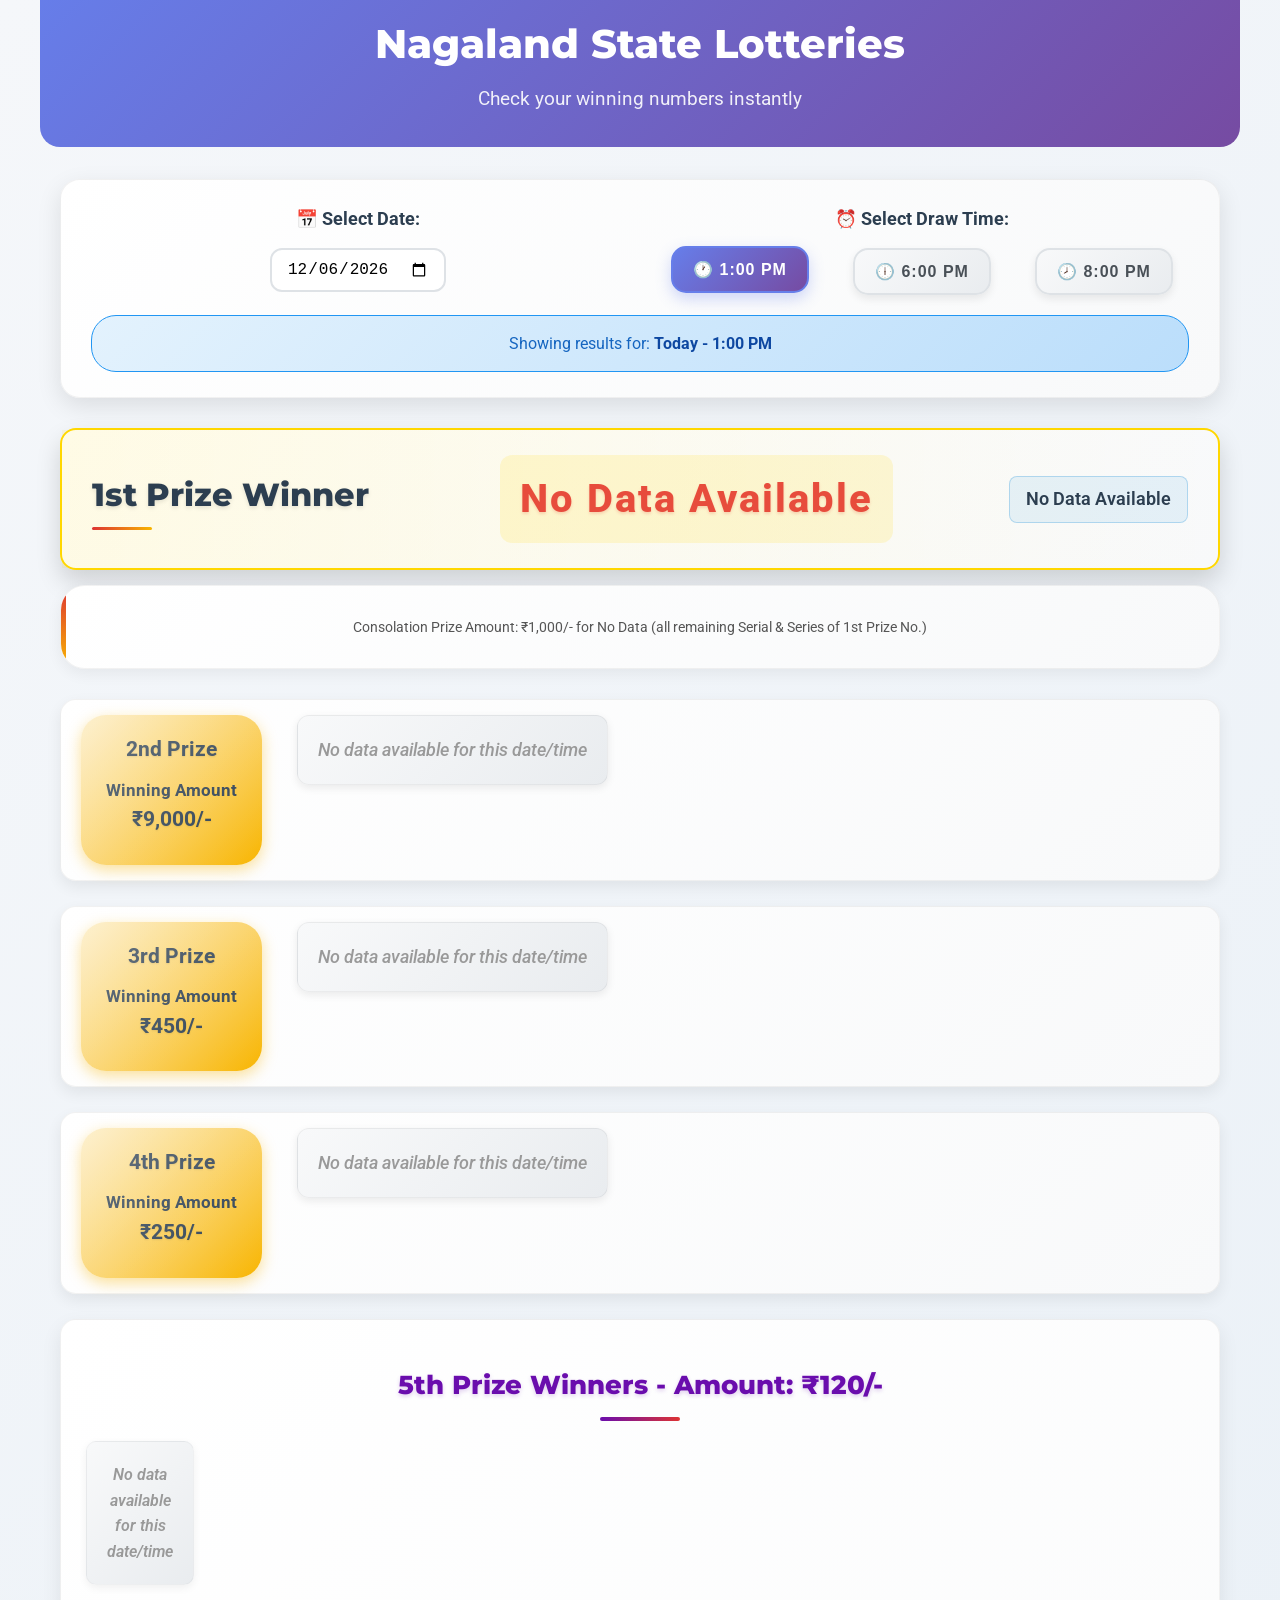
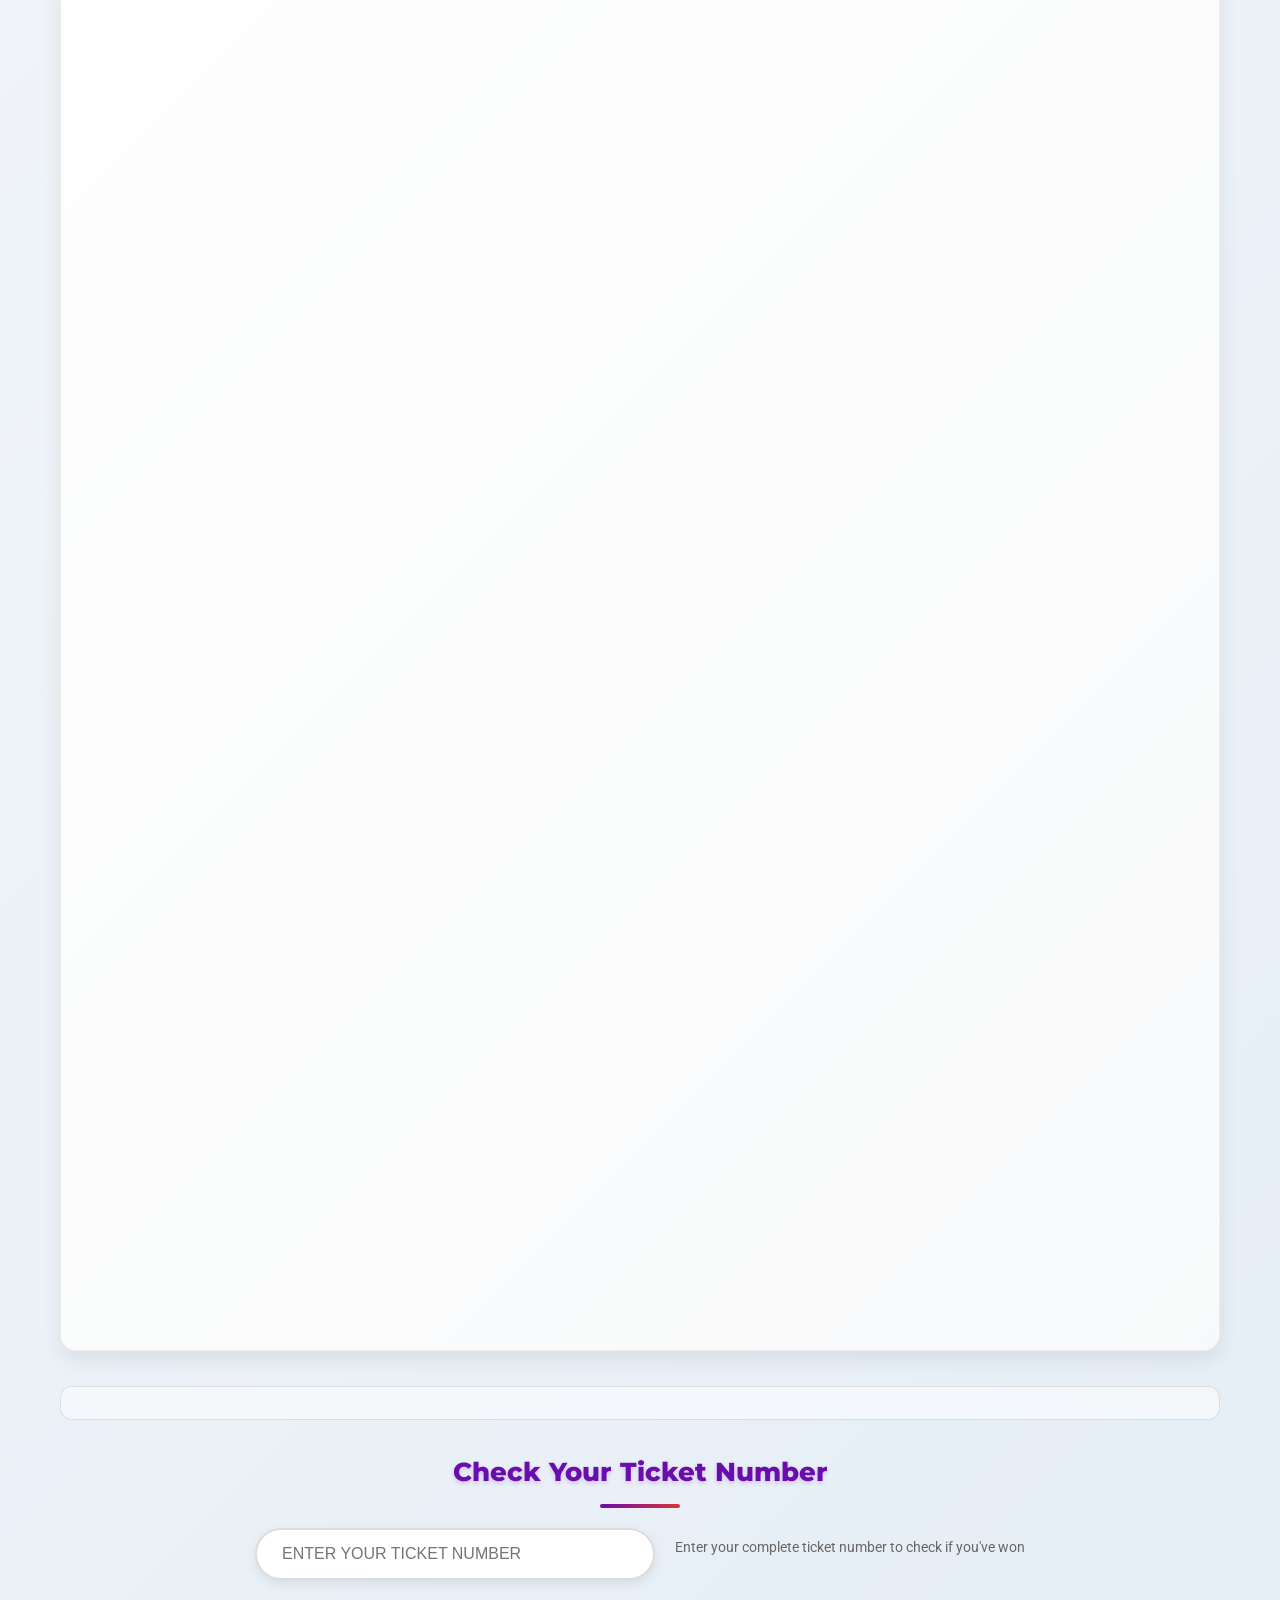
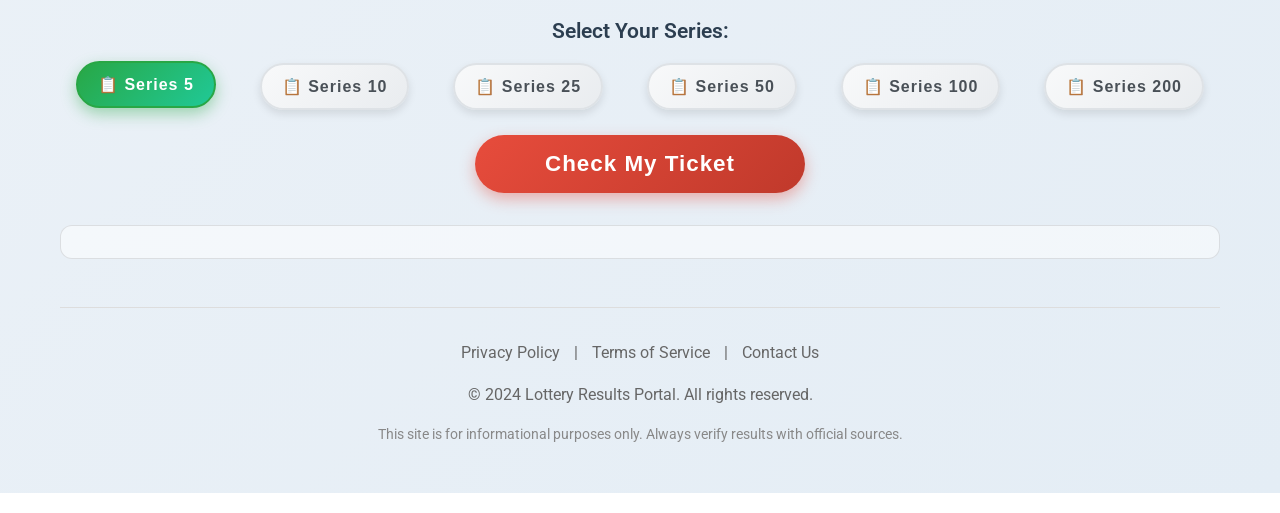
==== commit aa9b3b5d: "Add legal pages for AdSense compliance - Added Privacy Policy page for GDPR compliance - Added Terms" ====
--- a/index.html
+++ b/index.html
@@ -167,7 +167,13 @@
   </main>
 
   <footer>
+    <div style="text-align: center; margin-bottom: 15px;">
+      <a href="privacy-policy.html" style="margin: 0 10px; color: #666; text-decoration: none;">Privacy Policy</a> |
+      <a href="terms-of-service.html" style="margin: 0 10px; color: #666; text-decoration: none;">Terms of Service</a> |
+      <a href="contact.html" style="margin: 0 10px; color: #666; text-decoration: none;">Contact Us</a>
+    </div>
     <p>&copy; 2024 Lottery Results Portal. All rights reserved.</p>
+    <p style="font-size: 0.9rem; color: #888;">This site is for informational purposes only. Always verify results with official sources.</p>
   </footer>
 
   <!-- Browser compatibility scripts -->
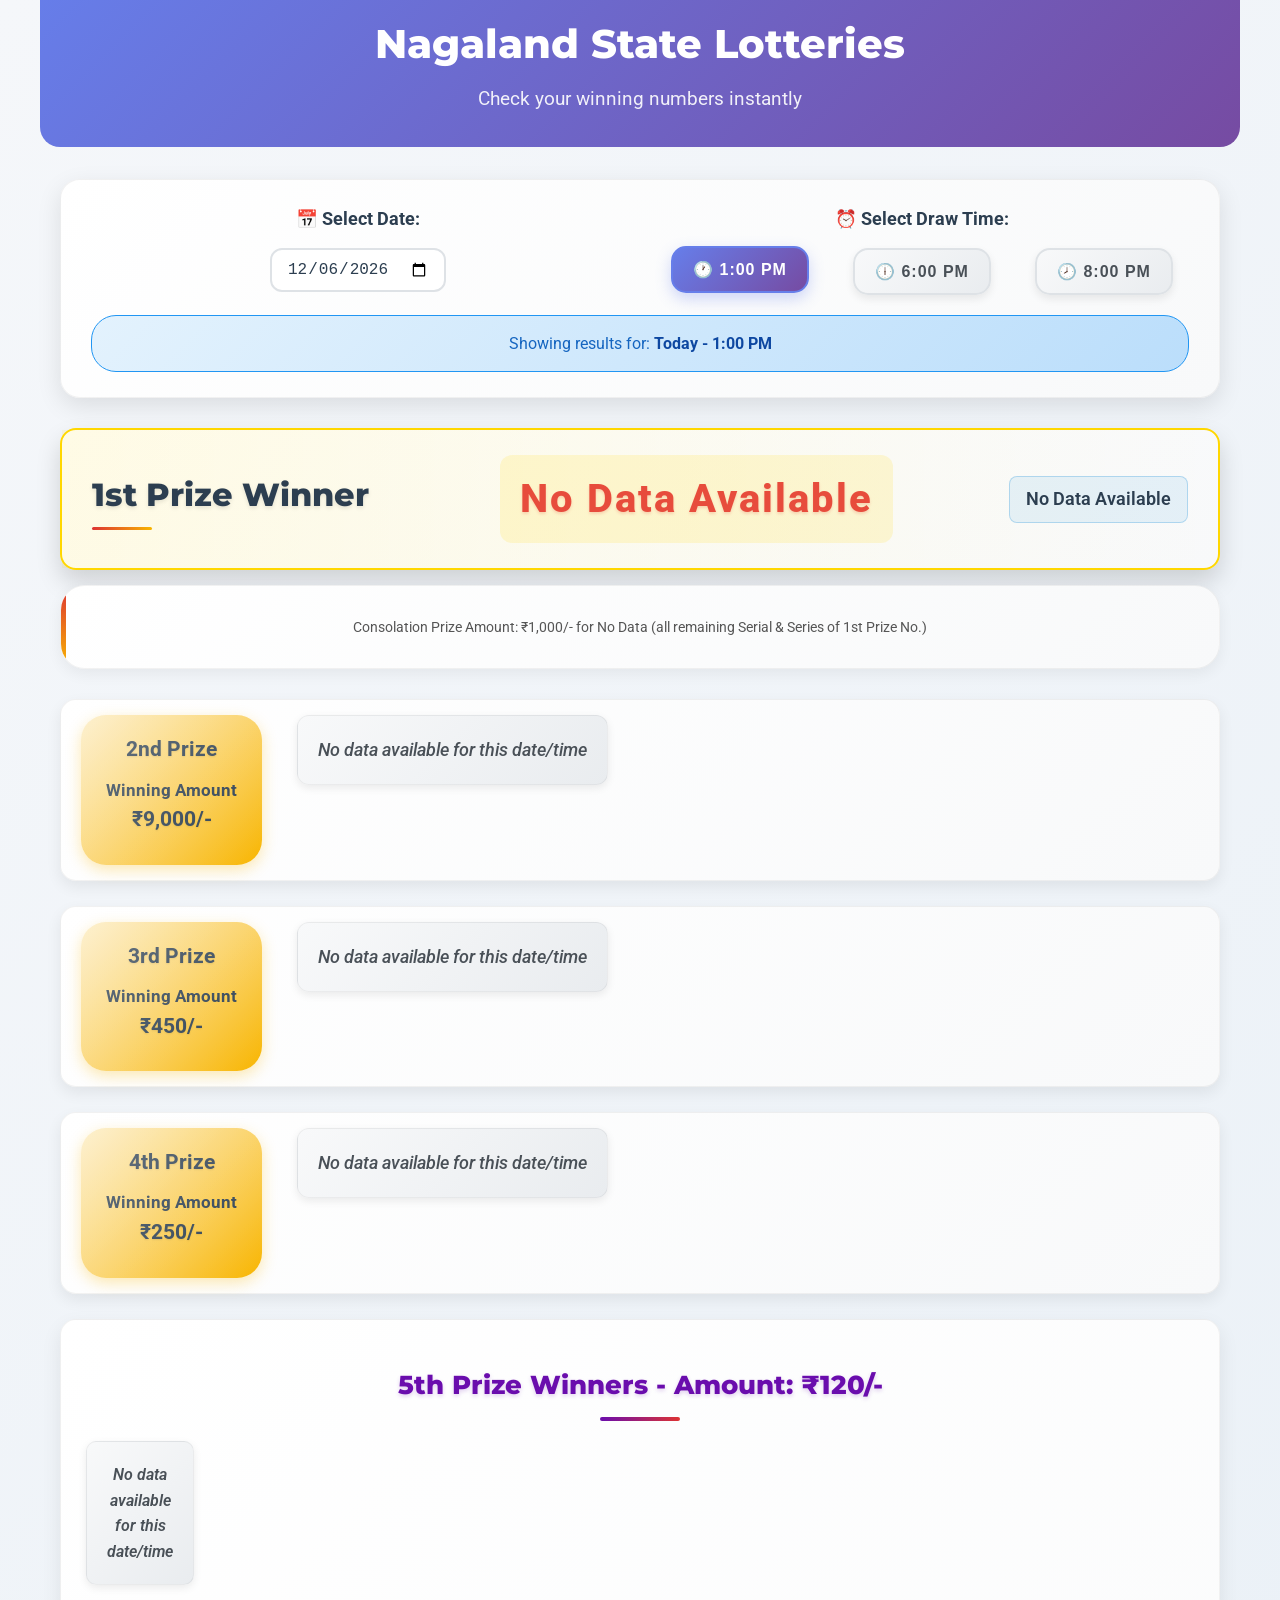
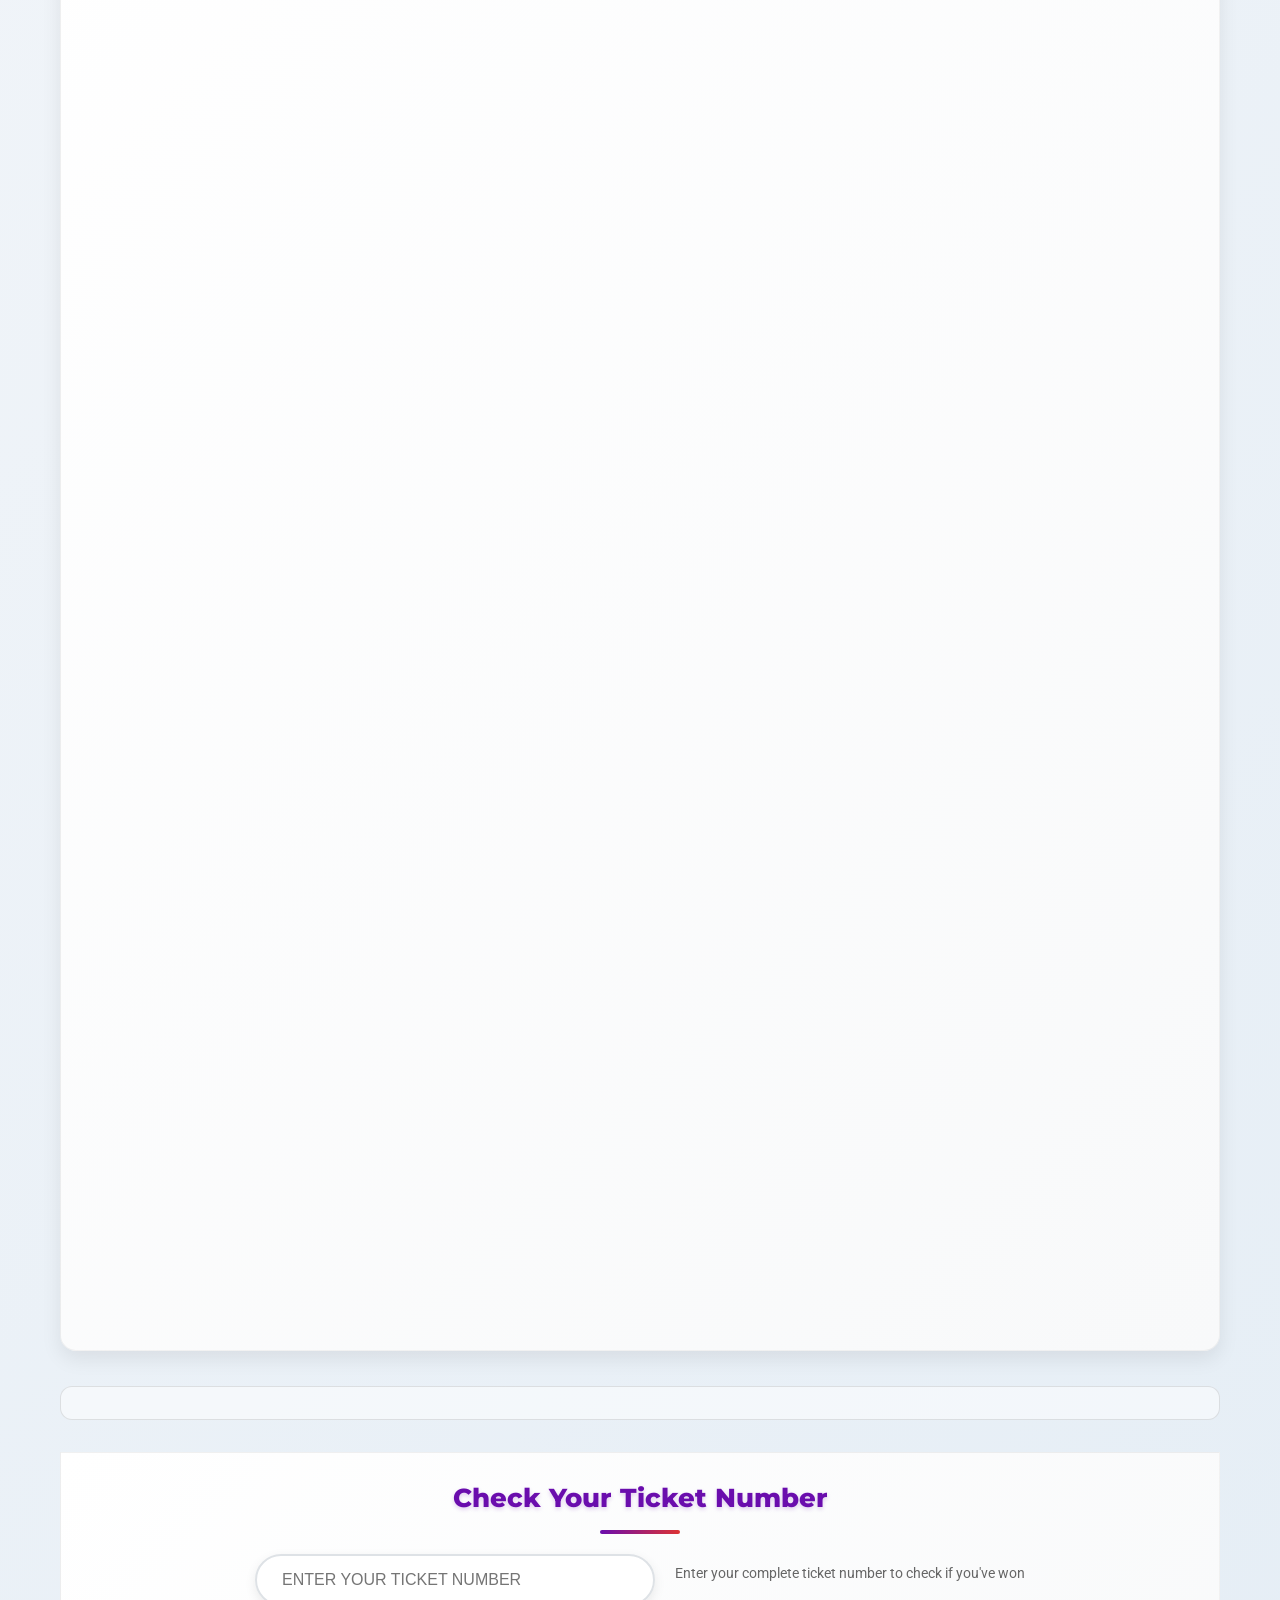
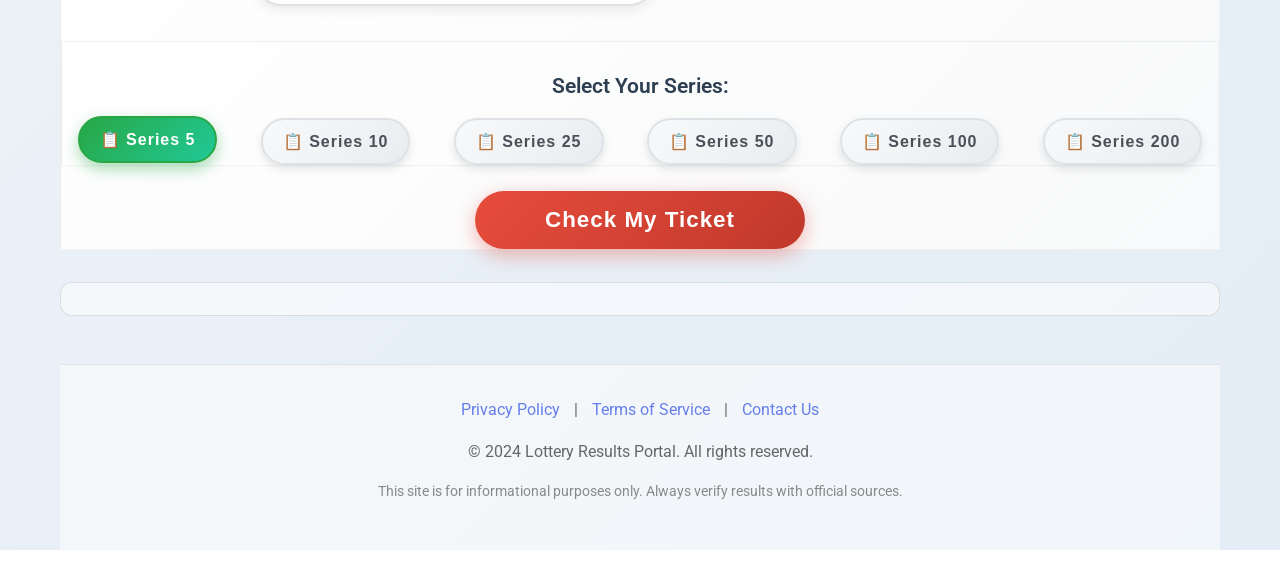
==== commit c2286c72: "🔧 Fix: Complete mobile responsive design overhaul ✅ Fixed all mobile layout and styling issues: - Fi" ====
--- a/index.html
+++ b/index.html
@@ -2,7 +2,104 @@
 <html lang="en">
 <head>
   <meta charset="UTF-8">
-  <meta name="viewport" content="width=device-width, initial-scale=1.0, user-scalable=yes">
+  <meta name="viewport" content="width=device-width, initial-scale=1.0, maximum-scale=1.0, user-scalable=yes, shrink-to-fit=no">
+  <!-- Force mobile viewport -->
+  <meta name="mobile-web-app-capable" content="yes">
+  <meta name="format-detection" content="telephone=no">
+  <meta name="apple-mobile-web-app-capable" content="yes">
+  <meta name="apple-mobile-web-app-status-bar-style" content="black-translucent">
+  <style>
+    /* EMERGENCY MOBILE FIX - HIGHEST PRIORITY */
+    @media screen and (max-width: 768px) {
+      html { 
+        font-size: 16px !important;
+        -webkit-text-size-adjust: 100% !important;
+        -moz-text-size-adjust: 100% !important;
+        -ms-text-size-adjust: 100% !important;
+        text-size-adjust: 100% !important;
+      }
+      body {
+        font-size: 16px !important;
+        line-height: 1.5 !important;
+        font-family: -apple-system, BlinkMacSystemFont, 'Segoe UI', Roboto, sans-serif !important;
+        padding: 0 15px !important;
+        margin: 0 auto !important;
+        max-width: 100% !important;
+        width: 100% !important;
+        overflow-x: hidden !important;
+        -webkit-font-smoothing: antialiased !important;
+        -moz-osx-font-smoothing: grayscale !important;
+      }
+      .first-prize {
+        flex-direction: column !important;
+        text-align: center !important;
+        padding: 20px !important;
+      }
+      .first-prize .number {
+        font-size: 1.8rem !important;
+        margin: 10px 0 !important;
+      }
+      .prize-row {
+        flex-direction: column !important;
+        padding: 15px !important;
+      }
+      .prize-info {
+        margin-right: 0 !important;
+        margin-bottom: 15px !important;
+        width: 100% !important;
+      }
+      .prize-numbers {
+        display: grid !important;
+        grid-template-columns: repeat(auto-fit, minmax(60px, 1fr)) !important;
+        gap: 8px !important;
+        margin-left: 0 !important;
+      }
+      .prize-numbers span {
+        padding: 8px 6px !important;
+        font-size: 0.9rem !important;
+        min-width: 50px !important;
+      }
+      .series-buttons {
+        display: grid !important;
+        grid-template-columns: repeat(auto-fit, minmax(90px, 1fr)) !important;
+        gap: 10px !important;
+      }
+      .time-buttons {
+        display: flex !important;
+        flex-wrap: wrap !important;
+        gap: 8px !important;
+      }
+      .time-btn {
+        flex: 1 !important;
+        min-width: 90px !important;
+        padding: 12px 8px !important;
+        font-size: 0.9rem !important;
+      }
+      .input-group {
+        flex-direction: column !important;
+        gap: 15px !important;
+      }
+      #ticket-input {
+        width: 100% !important;
+        max-width: 100% !important;
+        padding: 15px !important;
+        font-size: 16px !important;
+      }
+      .selection-container {
+        grid-template-columns: 1fr !important;
+        gap: 20px !important;
+      }
+      header h1 {
+        font-size: 2rem !important;
+      }
+      h2 {
+        font-size: 1.5rem !important;
+      }
+      h3 {
+        font-size: 1.3rem !important;
+      }
+    }
+  </style>
   <meta http-equiv="X-UA-Compatible" content="IE=edge">
   <meta name="format-detection" content="telephone=no">
   <meta name="theme-color" content="#667eea">
@@ -21,11 +118,12 @@
   <meta http-equiv="Pragma" content="no-cache">
   <meta http-equiv="Expires" content="0">
   <title>Lottery Results - Check Your Winning Numbers | Official Draw Results</title>
-  <link rel="stylesheet" href="common.css">
-  <link rel="stylesheet" href="styles.css">
-  <link rel="stylesheet" href="browser-compatibility.css">
-  <link rel="stylesheet" href="mobile-optimization.css">
-  <link rel="stylesheet" href="loading-effects.css">
+  <link rel="stylesheet" href="common.css?v=20250816">
+  <link rel="stylesheet" href="styles.css?v=20250816">
+  <link rel="stylesheet" href="browser-compatibility.css?v=20250816">
+  <link rel="stylesheet" href="mobile-optimization.css?v=20250816">
+  <link rel="stylesheet" href="color-fix.css?v=20250816">
+  <link rel="stylesheet" href="loading-effects.css?v=20250816">
   <link rel="canonical" href="https://yoursite.com/">
   <link rel="manifest" href="manifest.json">
   <link rel="icon" type="image/x-icon" href="favicon.ico">
--- a/styles.css
+++ b/styles.css
@@ -733,7 +733,7 @@
   }
 }
 
-@media (max-width: 320px) {
+@media (max-width: 360px) {
   body {
     padding: 0 8px;
     font-size: 12px;
--- a/mobile-optimization.css
+++ b/mobile-optimization.css
@@ -1,18 +1,377 @@
-/* Mobile Browser Optimization CSS */
-
-/* iOS Safari specific fixes */
-@supports (-webkit-touch-callout: none) {
-  /* Prevent zooming on input focus */
-  input[type="text"],
-  input[type="password"],
-  input[type="email"],
-  input[type="date"],
-  select,
-  textarea {
-    font-size: 16px !important; /* Prevent zoom */
-    -webkit-appearance: none;
-    -webkit-border-radius: 0;
-    border-radius: 0.5rem;
+/* MOBILE RESPONSIVE STYLES - ENABLED FOR PROPER MOBILE EXPERIENCE */
+
+/* Core Mobile Layout Fixes */
+@media (max-width: 768px) {
+  /* Core Layout Fixes */
+  body {
+    font-size: 15px !important;
+    line-height: 1.6;
+    padding: 0 12px !important;
+    background: linear-gradient(135deg, #f8f9fd 0%, #e8ecf7 100%) !important;
+  }
+  
+  /* Header Improvements */
+  header {
+    margin: -12px -12px 25px -12px !important;
+    padding: 25px 15px !important;
+    background: linear-gradient(135deg, #667eea 0%, #764ba2 100%) !important;
+    border-radius: 0 0 25px 25px !important;
+    box-shadow: 0 4px 20px rgba(102, 126, 234, 0.3) !important;
+  }
+  
+  header h1 {
+    font-size: 2.2rem !important;
+    font-weight: 800 !important;
+    margin-bottom: 8px !important;
+    text-shadow: 0 2px 4px rgba(0,0,0,0.3) !important;
+  }
+  
+  header p {
+    font-size: 1.1rem !important;
+    opacity: 0.95 !important;
+    font-weight: 500 !important;
+  }
+  
+  /* Date/Time Selection Mobile Fix */
+  .date-time-selection {
+    background: linear-gradient(135deg, #ffffff 0%, #f8f9fa 100%) !important;
+    border-radius: 20px !important;
+    padding: 20px !important;
+    margin-bottom: 25px !important;
+    box-shadow: 0 8px 25px rgba(0, 0, 0, 0.1) !important;
+    border: 1px solid rgba(0, 0, 0, 0.05) !important;
+  }
+  
+  .selection-container {
+    display: block !important;
+    gap: 20px !important;
+  }
+  
+  .date-selection, .time-selection {
+    margin-bottom: 20px !important;
+  }
+  
+  .time-buttons {
+    display: flex !important;
+    flex-wrap: wrap !important;
+    gap: 10px !important;
+    justify-content: center !important;
+  }
+  
+  .time-btn {
+    background: linear-gradient(135deg, #f8f9fa 0%, #e9ecef 100%) !important;
+    border: 2px solid #dee2e6 !important;
+    border-radius: 15px !important;
+    padding: 14px 18px !important;
+    font-size: 0.95rem !important;
+    font-weight: 600 !important;
+    color: #495057 !important;
+    cursor: pointer !important;
+    transition: all 0.3s ease !important;
+    box-shadow: 0 4px 8px rgba(0,0,0,0.08) !important;
+    min-width: 100px !important;
+    flex: 1 !important;
+    max-width: 120px !important;
+  }
+  
+  .time-btn.active {
+    background: linear-gradient(135deg, #667eea 0%, #764ba2 100%) !important;
+    border-color: #667eea !important;
+    color: white !important;
+    transform: translateY(-2px) !important;
+    box-shadow: 0 6px 15px rgba(102, 126, 234, 0.3) !important;
+  }
+  
+  /* First Prize Mobile Fix */
+  .first-prize {
+    display: flex !important;
+    flex-direction: column !important;
+    align-items: center !important;
+    text-align: center !important;
+    background: linear-gradient(135deg, #ffffff 0%, #f8f9fa 100%) !important;
+    padding: 25px 20px !important;
+    border-radius: 20px !important;
+    box-shadow: 0 12px 25px rgba(0, 0, 0, 0.15) !important;
+    margin-bottom: 20px !important;
+    border: 2px solid #ffd700 !important;
+  }
+  
+  .first-prize h2 {
+    font-size: 1.8rem !important;
+    margin-bottom: 15px !important;
+    color: #2c3e50 !important;
+  }
+  
+  .first-prize .number {
+    font-weight: 800 !important;
+    font-size: 2rem !important;
+    color: #e74c3c !important;
+    background: rgba(255, 215, 0, 0.15) !important;
+    padding: 15px 25px !important;
+    border-radius: 15px !important;
+    margin: 10px 0 !important;
+    letter-spacing: 2px !important;
+  }
+  
+  .first-prize .time {
+    font-size: 1rem !important;
+    color: #2c3e50 !important;
+    background: rgba(52, 152, 219, 0.1) !important;
+    padding: 8px 15px !important;
+    border-radius: 10px !important;
+  }
+  
+  /* Prize Rows Mobile Fix */
+  .prize-row {
+    display: flex !important;
+    flex-direction: column !important;
+    background: linear-gradient(135deg, #ffffff 0%, #f8f9fa 100%) !important;
+    padding: 20px !important;
+    border-radius: 16px !important;
+    box-shadow: 0 6px 15px rgba(0, 0, 0, 0.1) !important;
+    margin-bottom: 20px !important;
+    border: 1px solid rgba(0, 0, 0, 0.05) !important;
+  }
+  
+  .prize-info {
+    text-align: center !important;
+    background: linear-gradient(135deg, #fceabb 0%, #f8b500 100%) !important;
+    padding: 18px 20px !important;
+    border-radius: 15px !important;
+    margin-bottom: 15px !important;
+    box-shadow: 0 5px 15px rgba(248, 181, 0, 0.3) !important;
+    color: #2c3e50 !important;
+    font-weight: 700 !important;
+  }
+  
+  .prize-info strong {
+    display: block !important;
+    font-size: 1.2rem !important;
+    margin-bottom: 5px !important;
+  }
+  
+  .prize-numbers {
+    display: grid !important;
+    grid-template-columns: repeat(auto-fit, minmax(65px, 1fr)) !important;
+    gap: 10px !important;
+    justify-content: center !important;
+  }
+  
+  .prize-numbers span {
+    background: linear-gradient(135deg, #f8f9fa 0%, #e9ecef 100%) !important;
+    padding: 12px 8px !important;
+    text-align: center !important;
+    border-radius: 12px !important;
+    box-shadow: 0 3px 8px rgba(0, 0, 0, 0.08) !important;
+    border: 1px solid rgba(0, 0, 0, 0.05) !important;
+    font-weight: 600 !important;
+    color: #444 !important;
+    font-size: 1rem !important;
+  }
+  
+  /* Fifth Prize Mobile Fix */
+  .fifth-prize {
+    background: linear-gradient(135deg, #ffffff 0%, #f8f9fa 100%) !important;
+    border-radius: 16px !important;
+    padding: 20px !important;
+    margin-bottom: 25px !important;
+    box-shadow: 0 8px 20px rgba(0, 0, 0, 0.08) !important;
+    border: 1px solid rgba(0, 0, 0, 0.05) !important;
+  }
+  
+  .fifth-prize h3 {
+    color: #6a0dad !important;
+    text-align: center !important;
+    font-size: 1.4rem !important;
+    margin-bottom: 20px !important;
+    font-weight: 800 !important;
+  }
+  
+  .fifth-prize-grid {
+    display: grid !important;
+    grid-template-columns: repeat(auto-fit, minmax(55px, 1fr)) !important;
+    gap: 8px !important;
+    margin-top: 15px !important;
+    justify-items: center !important;
+  }
+  
+  .fifth-prize-grid span {
+    background: linear-gradient(135deg, #f8f9fa 0%, #e9ecef 100%) !important;
+    padding: 10px 8px !important;
+    text-align: center !important;
+    border-radius: 10px !important;
+    box-shadow: 0 3px 8px rgba(0, 0, 0, 0.06) !important;
+    border: 1px solid rgba(0, 0, 0, 0.03) !important;
+    color: #555 !important;
+    font-weight: 600 !important;
+    font-size: 0.9rem !important;
+    width: 100% !important;
+    min-height: 40px !important;
+    display: flex !important;
+    align-items: center !important;
+    justify-content: center !important;
+  }
+  
+  /* Series Buttons Mobile Fix */
+  .series-selection {
+    text-align: center !important;
+    margin: 25px 0 !important;
+    background: rgba(255, 255, 255, 0.7) !important;
+    padding: 20px !important;
+    border-radius: 15px !important;
+  }
+  
+  .series-selection h4 {
+    color: #2c3e50 !important;
+    font-size: 1.2rem !important;
+    margin-bottom: 15px !important;
+    font-weight: 600 !important;
+  }
+  
+  .series-buttons {
+    display: grid !important;
+    grid-template-columns: repeat(auto-fit, minmax(100px, 1fr)) !important;
+    gap: 12px !important;
+    justify-content: center !important;
+  }
+  
+  .series-btn {
+    background: linear-gradient(135deg, #f8f9fa 0%, #e9ecef 100%) !important;
+    border: 2px solid #dee2e6 !important;
+    border-radius: 15px !important;
+    padding: 14px 16px !important;
+    font-size: 0.95rem !important;
+    font-weight: 600 !important;
+    color: #495057 !important;
+    cursor: pointer !important;
+    transition: all 0.3s ease !important;
+    box-shadow: 0 4px 8px rgba(0,0,0,0.1) !important;
+    min-height: 50px !important;
+    display: flex !important;
+    align-items: center !important;
+    justify-content: center !important;
+  }
+  
+  .series-btn.active {
+    background: linear-gradient(135deg, #28a745 0%, #20c997 100%) !important;
+    border-color: #28a745 !important;
+    color: white !important;
+    transform: translateY(-2px) !important;
+    box-shadow: 0 6px 15px rgba(40, 167, 69, 0.4) !important;
+  }
+  
+  /* Ticket Checker Mobile Fix */
+  .ticket-checker {
+    background: linear-gradient(135deg, #ffffff 0%, #f8f9fa 100%) !important;
+    border-radius: 20px !important;
+    padding: 25px 20px !important;
+    margin: 30px 0 !important;
+    box-shadow: 0 8px 25px rgba(0, 0, 0, 0.1) !important;
+    border: 1px solid rgba(0, 0, 0, 0.05) !important;
+  }
+  
+  .ticket-checker h3 {
+    color: #6a0dad !important;
+    text-align: center !important;
+    font-size: 1.5rem !important;
+    margin-bottom: 20px !important;
+    font-weight: 800 !important;
+  }
+  
+  .input-group {
+    display: flex !important;
+    flex-direction: column !important;
+    align-items: center !important;
+    gap: 15px !important;
+    margin-bottom: 25px !important;
+  }
+  
+  #ticket-input {
+    width: 100% !important;
+    max-width: 100% !important;
+    padding: 15px 20px !important;
+    border-radius: 25px !important;
+    border: 2px solid #ddd !important;
+    font-size: 1.1rem !important;
+    text-align: center !important;
+    box-shadow: 0 4px 12px rgba(0, 0, 0, 0.08) !important;
+    transition: all 0.3s ease !important;
+    text-transform: uppercase !important;
+    letter-spacing: 1px !important;
+    background: rgba(255, 255, 255, 0.9) !important;
+  }
+  
+  #ticket-input:focus {
+    border-color: #d33 !important;
+    box-shadow: 0 0 0 3px rgba(221, 51, 51, 0.2), 0 6px 15px rgba(221, 51, 51, 0.3) !important;
+    transform: translateY(-2px) !important;
+    outline: none !important;
+  }
+  
+  /* Main Check Button Mobile Fix */
+  .ticket-checker button[onclick="checkTicket()"] {
+    display: block !important;
+    margin: 25px auto !important;
+    background: linear-gradient(135deg, #e74c3c 0%, #c0392b 100%) !important;
+    color: white !important;
+    border: none !important;
+    border-radius: 25px !important;
+    padding: 18px 40px !important;
+    font-size: 1.3rem !important;
+    font-weight: 700 !important;
+    cursor: pointer !important;
+    box-shadow: 0 6px 20px rgba(231, 76, 60, 0.4) !important;
+    transition: all 0.3s ease !important;
+    min-height: 55px !important;
+    width: 100% !important;
+    max-width: 300px !important;
+    letter-spacing: 1px !important;
+  }
+  
+  .ticket-checker button[onclick="checkTicket()"]:hover {
+    background: linear-gradient(135deg, #c0392b 0%, #a93226 100%) !important;
+    box-shadow: 0 8px 25px rgba(192, 57, 43, 0.6) !important;
+    transform: translateY(-3px) !important;
+  }
+  
+  .ticket-checker button[onclick="checkTicket()"]:active {
+    transform: translateY(1px) !important;
+    box-shadow: 0 4px 10px rgba(192, 57, 43, 0.4) !important;
+  }
+  
+  /* Result Display Mobile Fix */
+  #result {
+    margin-top: 25px !important;
+    text-align: center !important;
+    border-radius: 15px !important;
+    padding: 15px !important;
+    min-height: 50px !important;
+    font-size: 1.1rem !important;
+  }
+  
+  /* Footer Mobile Fix */
+  footer {
+    text-align: center !important;
+    padding: 25px 15px !important;
+    margin-top: 30px !important;
+    border-top: 1px solid #ddd !important;
+    background: rgba(255, 255, 255, 0.5) !important;
+    border-radius: 20px 20px 0 0 !important;
+  }
+  
+  footer a {
+    color: #667eea !important;
+    text-decoration: none !important;
+    font-weight: 500 !important;
+    padding: 8px 12px !important;
+    border-radius: 8px !important;
+    transition: all 0.3s ease !important;
+    display: inline-block !important;
+  }
+  
+  footer a:hover {
+    background: rgba(102, 126, 234, 0.1) !important;
+    color: #5a67d8 !important;
   }
   
   /* Fix for iOS Safari viewport issues */
--- a/color-fix.css
+++ b/color-fix.css
@@ -0,0 +1,245 @@
+/* COLOR CONSISTENCY FIX FOR MOBILE AND DESKTOP */
+
+:root {
+  /* Brand Colors */
+  --primary-blue: #667eea;
+  --primary-purple: #764ba2;
+  --primary-red: #e74c3c;
+  --primary-gold: #f8b500;
+  --primary-green: #28a745;
+  
+  /* Background Colors */
+  --bg-gradient-start: #f5f7fa;
+  --bg-gradient-end: #e4edf5;
+  --card-bg-start: #ffffff;
+  --card-bg-end: #f8f9fa;
+  
+  /* Text Colors */
+  --text-primary: #2c3e50;
+  --text-secondary: #495057;
+  --text-muted: #666;
+  --text-white: #ffffff;
+  
+  /* Border Colors */
+  --border-light: rgba(0, 0, 0, 0.05);
+  --border-medium: #dee2e6;
+  --border-gold: #ffd700;
+  
+  /* Shadow Colors */
+  --shadow-light: rgba(0, 0, 0, 0.08);
+  --shadow-medium: rgba(0, 0, 0, 0.15);
+  --shadow-gold: rgba(248, 181, 0, 0.3);
+  --shadow-blue: rgba(102, 126, 234, 0.3);
+  
+  /* Prize Colors */
+  --prize-bg-start: #fceabb;
+  --prize-bg-end: #f8b500;
+  --number-bg: rgba(255, 215, 0, 0.15);
+}
+
+/* Apply consistent colors across all devices */
+body {
+  background: linear-gradient(135deg, var(--bg-gradient-start) 0%, var(--bg-gradient-end) 100%) !important;
+  color: var(--text-primary) !important;
+}
+
+/* Header consistency */
+header {
+  background: linear-gradient(135deg, var(--primary-blue) 0%, var(--primary-purple) 100%) !important;
+}
+
+header h1 {
+  color: var(--text-white) !important;
+}
+
+header p {
+  color: var(--text-white) !important;
+}
+
+/* Card backgrounds */
+.first-prize,
+.prize-row,
+.fifth-prize,
+.date-time-selection,
+.ticket-checker,
+.series-selection {
+  background: linear-gradient(135deg, var(--card-bg-start) 0%, var(--card-bg-end) 100%) !important;
+  border: 1px solid var(--border-light) !important;
+}
+
+/* First prize specific */
+.first-prize {
+  border: 2px solid var(--border-gold) !important;
+}
+
+.first-prize .number {
+  color: var(--primary-red) !important;
+  background: var(--number-bg) !important;
+}
+
+.first-prize .time {
+  color: var(--text-primary) !important;
+  background: rgba(52, 152, 219, 0.1) !important;
+}
+
+/* Prize info sections */
+.prize-info {
+  background: linear-gradient(135deg, var(--prize-bg-start) 0%, var(--prize-bg-end) 100%) !important;
+  color: var(--text-primary) !important;
+  box-shadow: 0 5px 15px var(--shadow-gold) !important;
+}
+
+/* Prize numbers */
+.prize-numbers span,
+.fifth-prize-grid span {
+  background: linear-gradient(135deg, #f8f9fa 0%, #e9ecef 100%) !important;
+  color: var(--text-secondary) !important;
+  border: 1px solid var(--border-light) !important;
+  box-shadow: 0 3px 8px var(--shadow-light) !important;
+}
+
+/* Buttons consistency */
+.time-btn {
+  background: linear-gradient(135deg, #f8f9fa 0%, #e9ecef 100%) !important;
+  border: 2px solid var(--border-medium) !important;
+  color: var(--text-secondary) !important;
+}
+
+.time-btn.active {
+  background: linear-gradient(135deg, var(--primary-blue) 0%, var(--primary-purple) 100%) !important;
+  border-color: var(--primary-blue) !important;
+  color: var(--text-white) !important;
+  box-shadow: 0 6px 15px var(--shadow-blue) !important;
+}
+
+.series-btn {
+  background: linear-gradient(135deg, #f8f9fa 0%, #e9ecef 100%) !important;
+  border: 2px solid var(--border-medium) !important;
+  color: var(--text-secondary) !important;
+}
+
+.series-btn.active {
+  background: linear-gradient(135deg, var(--primary-green) 0%, #20c997 100%) !important;
+  border-color: var(--primary-green) !important;
+  color: var(--text-white) !important;
+  box-shadow: 0 6px 15px rgba(40, 167, 69, 0.4) !important;
+}
+
+/* Main action button */
+button[onclick="checkTicket()"] {
+  background: linear-gradient(135deg, var(--primary-red) 0%, #c0392b 100%) !important;
+  color: var(--text-white) !important;
+  box-shadow: 0 6px 20px rgba(231, 76, 60, 0.4) !important;
+}
+
+/* Input styling */
+#ticket-input {
+  background: rgba(255, 255, 255, 0.9) !important;
+  border: 2px solid var(--border-medium) !important;
+  color: var(--text-primary) !important;
+}
+
+#ticket-input:focus {
+  border-color: var(--primary-red) !important;
+  box-shadow: 0 0 0 3px rgba(221, 51, 51, 0.2), 0 6px 15px rgba(221, 51, 51, 0.3) !important;
+}
+
+/* Date input */
+#date-picker {
+  background: white !important;
+  border: 2px solid var(--border-medium) !important;
+  color: var(--text-primary) !important;
+}
+
+#date-picker:focus {
+  border-color: var(--primary-blue) !important;
+  box-shadow: 0 0 0 3px rgba(102, 126, 234, 0.1) !important;
+}
+
+/* Footer */
+footer {
+  background: rgba(255, 255, 255, 0.5) !important;
+  color: var(--text-muted) !important;
+  border-top: 1px solid var(--border-medium) !important;
+}
+
+footer a {
+  color: var(--primary-blue) !important;
+}
+
+footer a:hover {
+  background: rgba(102, 126, 234, 0.1) !important;
+  color: #5a67d8 !important;
+}
+
+/* Current selection display */
+.current-selection {
+  background: linear-gradient(135deg, #e3f2fd 0%, #bbdefb 100%) !important;
+  border: 1px solid #2196f3 !important;
+  color: #1565c0 !important;
+}
+
+.current-selection strong {
+  color: #0d47a1 !important;
+}
+
+/* Typography colors */
+h1, h2, h3, h4, h5, h6 {
+  color: var(--text-primary) !important;
+}
+
+h2 {
+  color: var(--text-primary) !important;
+}
+
+h3 {
+  color: #6a0dad !important;
+}
+
+/* Ensure consistent colors on hover states */
+.prize-numbers span:hover,
+.fifth-prize-grid span:hover {
+  background: linear-gradient(135deg, #e9ecef 0%, #dee2e6 100%) !important;
+}
+
+.time-btn:hover {
+  background: linear-gradient(135deg, #e9ecef 0%, #dee2e6 100%) !important;
+}
+
+.series-btn:hover {
+  background: linear-gradient(135deg, #e9ecef 0%, #dee2e6 100%) !important;
+}
+
+button[onclick="checkTicket()"]:hover {
+  background: linear-gradient(135deg, #c0392b 0%, #a93226 100%) !important;
+}
+
+/* Force color inheritance */
+* {
+  color-scheme: light;
+}
+
+/* Mobile specific color fixes */
+@media (max-width: 768px) {
+  body {
+    background: linear-gradient(135deg, #f8f9fd 0%, #e8ecf7 100%) !important;
+  }
+  
+  /* Ensure all elements maintain their desktop colors on mobile */
+  .first-prize,
+  .prize-row,
+  .fifth-prize,
+  .date-time-selection,
+  .ticket-checker {
+    background: linear-gradient(135deg, var(--card-bg-start) 0%, var(--card-bg-end) 100%) !important;
+    color: var(--text-primary) !important;
+  }
+  
+  /* Text remains readable */
+  .prize-info strong,
+  .prize-info span,
+  .prize-numbers span,
+  .fifth-prize-grid span {
+    color: var(--text-secondary) !important;
+  }
+}
